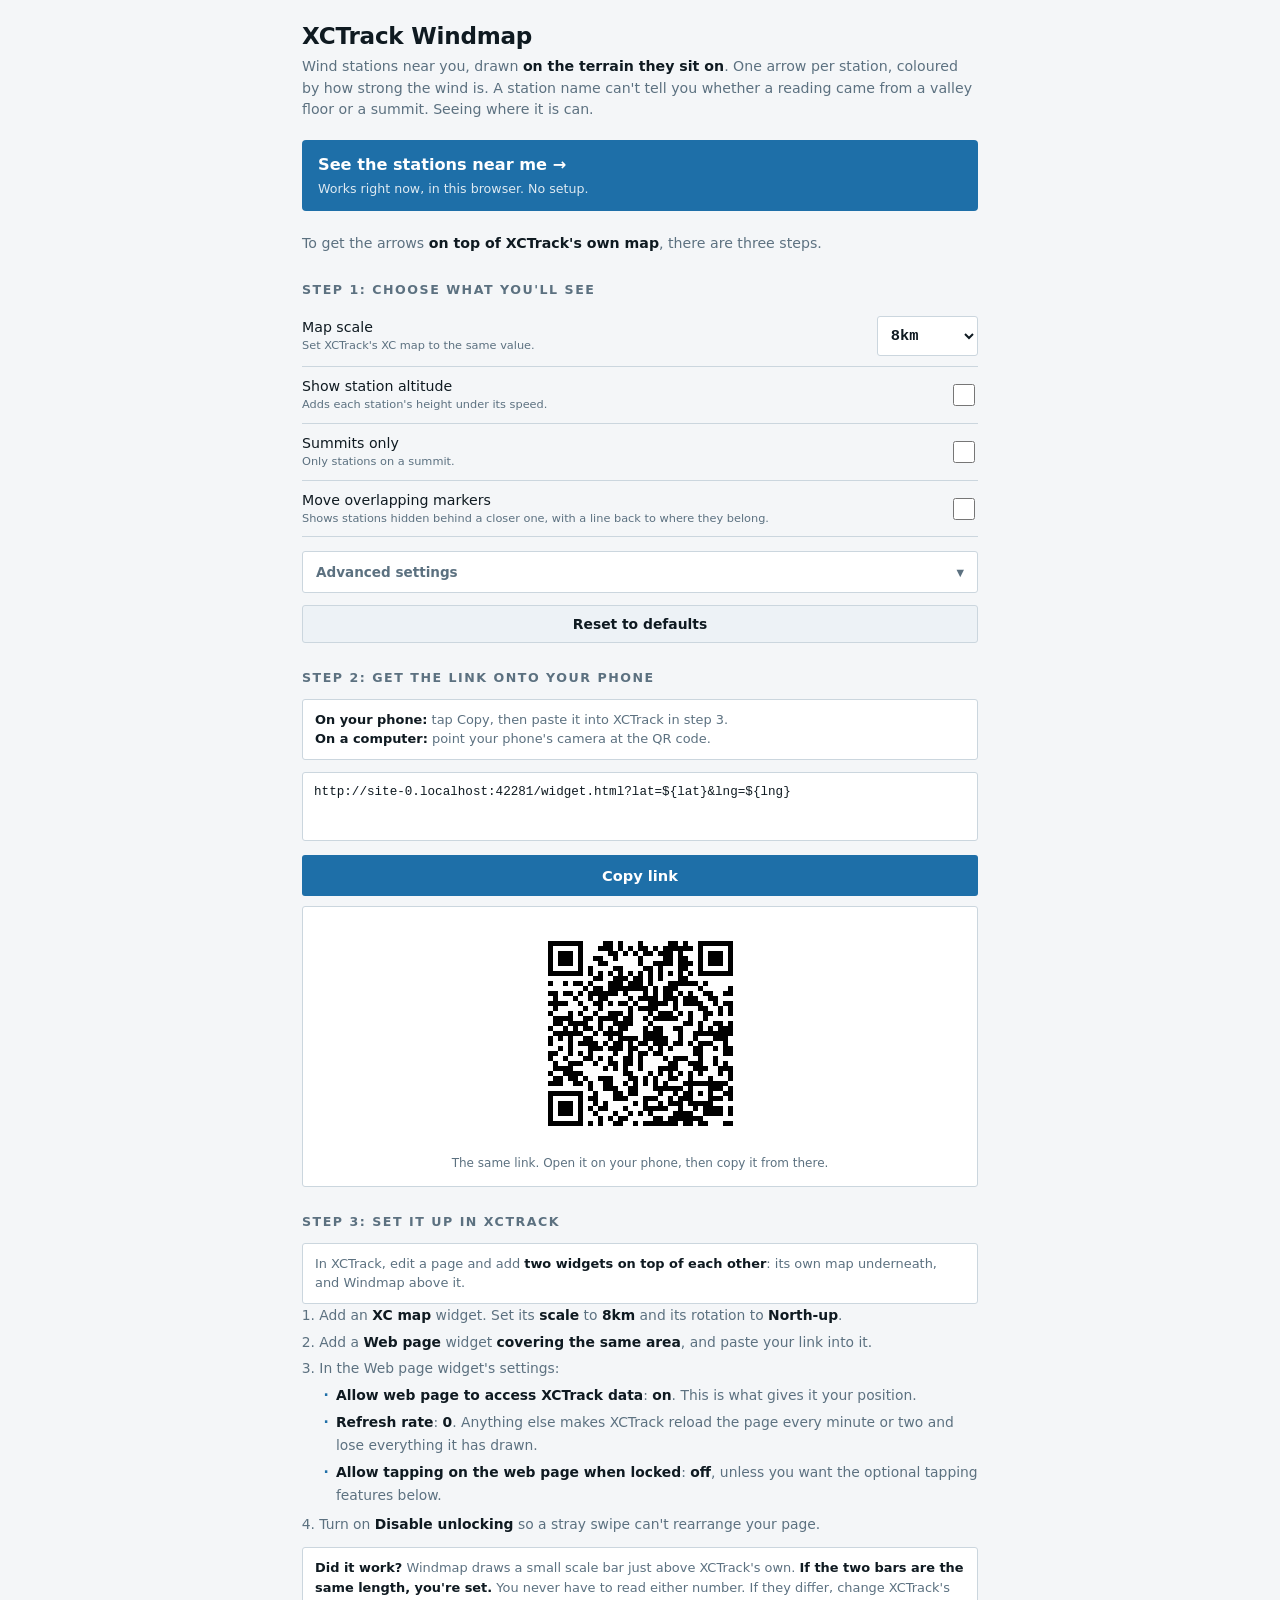
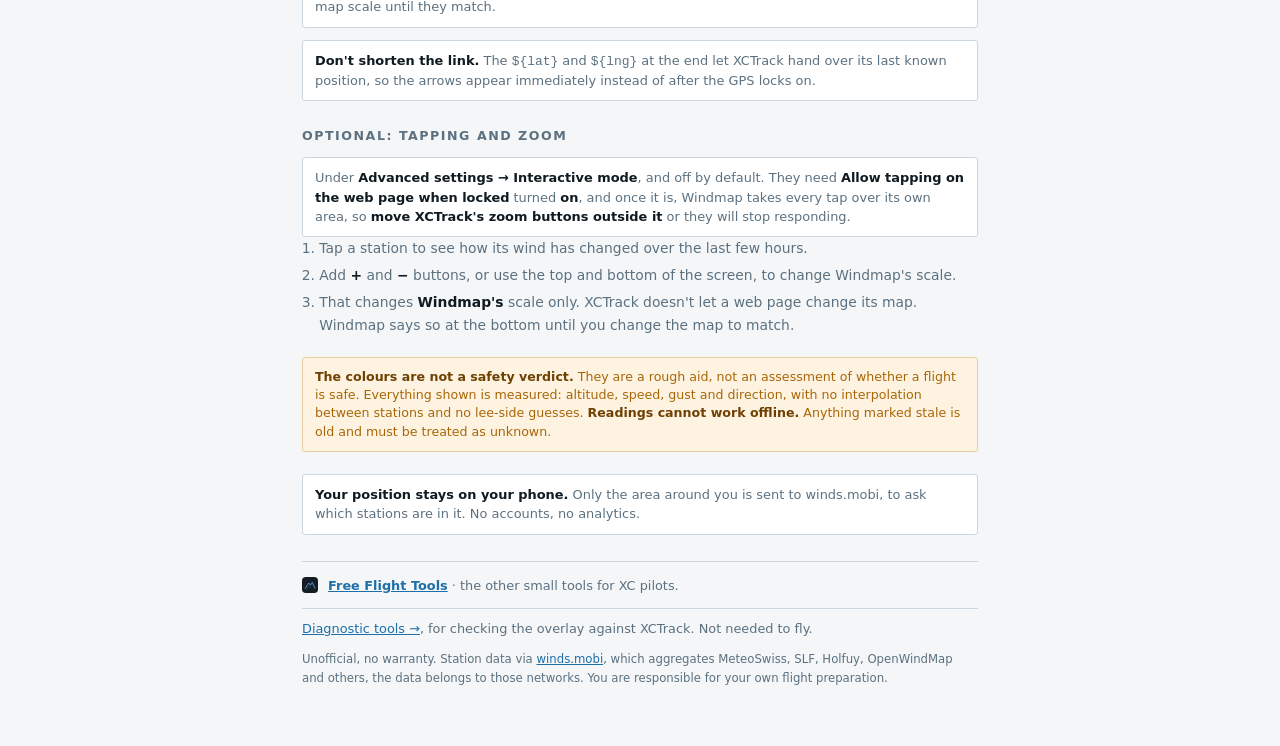
==== index.html @ 11a5f429 "Ship the card as JPEG, and fix the alt text it outgrew Putting a real terrain photograph on the card" ====
<!DOCTYPE html>
<html lang="en">
<head>
<meta charset="utf-8">
<meta name="viewport" content="width=device-width,initial-scale=1,viewport-fit=cover">
<meta name="theme-color" content="#0A1116">
<title>XCTrack Windmap: nearby wind stations on terrain</title>
<link rel="manifest" href="manifest.webmanifest">
<link rel="icon" type="image/svg+xml" href="icon.svg">
<link rel="apple-touch-icon" href="icon-180.png">

<!-- Social preview, see the note in app.html. Regenerate with tools/og-card.html. -->
<meta name="description" content="Wind stations near you, drawn on the terrain they sit on. An XCTrack overlay for paraglider XC pilots.">
<meta property="og:type" content="website">
<meta property="og:site_name" content="Free Flight Tools">
<meta property="og:title" content="XCTrack Windmap: wind stations on the terrain">
<meta property="og:description" content="Speed, gust and direction for every station near you, drawn where they actually are.">
<meta property="og:url" content="https://freeflight-tools.github.io/xctrack-windmap/">
<meta property="og:image" content="https://freeflight-tools.github.io/xctrack-windmap/og-windmap.jpg">
<meta property="og:image:type" content="image/jpeg">
<meta property="og:image:width" content="1200">
<meta property="og:image:height" content="630">
<meta property="og:image:alt" content="The Windmap widget on a phone, wind arrows drawn on the terrain around Interlaken.">
<meta name="twitter:card" content="summary_large_image">

<link rel="stylesheet" href="wg/base.css">
<style>
body{padding:0 0 40px}
.wrap{max-width:calc(640px * var(--scale));margin:0 auto;padding:20px 14px}
h1{margin:0 0 4px;font-size:1.5em;letter-spacing:-.01em}
.sub{margin:0 0 20px;color:var(--dim);font-size:.92em;line-height:1.5}
.sub b{color:var(--fg)}
h2{margin:26px 0 8px;font-size:.82em;letter-spacing:.12em;text-transform:uppercase;color:var(--dim)}

/* The one thing a first-time visitor can do without reading anything. Full
   width and in the accent colour, because everything below it is setup. */
.tryit{display:block;padding:14px 16px;background:var(--chart);border-radius:4px;
  text-decoration:none;color:#fff}
.tryit b{display:block;font-size:1.05em}
.tryit span{display:block;font-size:.82em;opacity:.85;margin-top:3px}


button{font:600 .9em var(--sans);cursor:pointer}
#reset{width:100%;padding:10px;margin-top:12px;background:var(--panel-hi);
  border:1px solid var(--rule);border-radius:3px;color:var(--fg)}
#url{width:100%;padding:11px;margin-top:12px;background:var(--panel);color:var(--fg);
  border:1px solid var(--rule);border-radius:3px;font:400 .82em var(--mono);
  word-break:break-all;resize:none}
#copy{width:100%;padding:12px;margin-top:8px;background:var(--chart);border:0;
  border-radius:3px;color:#fff;font:700 .95em var(--sans)}
/* Dark-on-white in every theme: plenty of scanners refuse an inverted symbol,
   and this exists to be read by a phone camera. */
.qr{margin-top:10px;padding:14px;display:flex;flex-direction:column;align-items:center;
  gap:9px;background:var(--panel);border:1px solid var(--rule);border-radius:3px}
.qr canvas{display:block;border-radius:2px;image-rendering:pixelated}
.qr small{color:var(--dim);font-size:.78em;line-height:1.4;text-align:center}

ol{margin:0;padding-left:1.25em;font-size:.9em;line-height:1.65;color:var(--dim)}
ol b{color:var(--fg)}
ol li{margin-bottom:4px}
/* Settings inside a step: indented, so "turn this on" reads as belonging to
   the widget the step just told you to add. */
ol ul{margin:4px 0 6px;padding-left:1.1em;list-style:none}
ol ul li{position:relative;padding-left:.1em}
ol ul li::before{content:"·";position:absolute;left:-.8em;color:var(--chart);font-weight:700}
.note{margin:12px 0 0;padding:10px 12px;background:var(--panel);border:1px solid var(--rule);
  border-radius:3px;color:var(--dim);font-size:.84em;line-height:1.5}
.note b{color:var(--fg)}
.warn{margin:20px 0 0;padding:10px 12px;background:var(--amber-bg);
  border:1px solid var(--amber-line);border-radius:3px;color:var(--amber);
  font-size:.82em;line-height:1.45}
.warn b{color:var(--amber-str)}
.priv{margin:22px 0 0;padding:10px 12px;background:var(--panel);
  border:1px solid var(--rule);border-radius:3px;
  color:var(--dim);font-size:.84em;line-height:1.5}
.priv b{color:var(--fg)}
footer{margin-top:26px;padding-top:14px;border-top:1px solid var(--rule);
  color:var(--dim);font-size:.76em;line-height:1.6}
footer p{margin:0 0 10px;font-size:1.1em}
/* The way back to the family page, in the footer rather than the header:
   this page protects a single primary action, and a second link at the top
   competes with it. */
.fam{padding-bottom:12px;border-bottom:1px solid var(--rule)}
.fam a{font-weight:600}
/* a plain inline mark on the text baseline. inline-flex on the anchor put
   the link on the icon's baseline instead of the sentence's. */
.fam svg{vertical-align:-.24em;margin-right:6px}
a{color:var(--chart)}
#reset:active{background:var(--panel-hi)}
.tryit:active{filter:brightness(.94)}
#copy:active{filter:brightness(.92)}
@media (hover:hover) and (pointer:fine){
  #reset,#copy,.tryit{transition:background-color .12s,border-color .12s,filter .12s}
  #reset:hover{border-color:var(--chart)}
  #copy:hover,.tryit:hover{filter:brightness(1.08)}
}

/* ── language switcher (GTranslate) ─────────────────────────────────
   Setup page only. Never app.html or widget.html: those are read in the
   air, and a third-party script there would put a network dependency
   inside the offline behaviour.

   Their widget ships its own stylesheet and sets the wrapper position
   inline, so these need !important to land. Class names were read off
   the rendered DOM rather than guessed. Everything here restyles markup
   the script injects, so if the CDN is unreachable nothing appears and
   the page stays exactly as it is in English. */
#gt_float_wrapper{top:12px !important;right:12px !important;z-index:60 !important}
.gt_float_switcher{
  font-family:var(--sans) !important;
  background:var(--panel) !important;
  border:1px solid var(--rule) !important;
  border-radius:4px !important;
  box-shadow:var(--shadow) !important;
  overflow:hidden !important;
  color:var(--fg) !important;
}
.gt_float_switcher .gt-selected{border:0 !important;background:none !important}
.gt_float_switcher .gt-selected .gt-current-lang{
  padding:7px 10px !important;
  font:600 11px/1 var(--mono) !important;
  letter-spacing:.1em;text-transform:uppercase;color:var(--fg) !important;
}
.gt_float_switcher img{width:15px !important;height:15px !important;border-radius:2px}
.gt_float_switcher .gt_options{
  background:var(--panel) !important;border-top:1px solid var(--rule) !important;
}
.gt_float_switcher .gt_options a{
  color:var(--fg) !important;background:var(--panel) !important;
  font:400 13px/1.2 var(--sans) !important;padding:9px 11px !important;
}
.gt_float_switcher .gt_options a:hover{background:var(--panel-hi) !important}
.gt_float_switcher .gt_options a.gt-current{color:var(--chart) !important;font-weight:650 !important}
/* their caret is a dark glyph, so it vanishes on the dark palette */
@media (prefers-color-scheme:dark){
  :root:not([data-theme="light"]) .gt_float_switcher-arrow{filter:invert(1) opacity(.75)}
}
[data-theme="dark"] .gt_float_switcher-arrow{filter:invert(1) opacity(.75)}
</style>
</head>
<body>
<div class="wrap">

  <h1 class="notranslate" translate="no">XCTrack Windmap</h1>
  <!-- The old intro explained what is wrong with other tools before saying what
       this one does. A pilot who has just arrived does not yet care. -->
  <p class="sub">
    Wind stations near you, drawn <b>on the terrain they sit on</b>. One arrow
    per station, coloured by how strong the wind is. A station name can't tell
    you whether a reading came from a valley floor or a summit. Seeing where it
    is can.
  </p>

  <!-- One button, not two. The old pair offered "XCTrack overlay ->" pointing
       straight at widget.html, which in a normal browser is a transparent page
       of arrows floating on nothing - it looks broken, and it is not how anyone
       should get the overlay. The URL box and the QR below are. The list, on
       the other hand, works anywhere and is the only thing that shows a
       stranger what this is in one tap, so it stays and it goes first. -->
  <a class="tryit" id="toapp" href="app.html">
    <b>See the stations near me →</b>
    <span>Works right now, in this browser. No setup.</span>
  </a>

  <p class="sub" style="margin:22px 0 0">
    To get the arrows <b>on top of XCTrack's own map</b>, there are three steps.
  </p>

  <h2>Step 1: choose what you'll see</h2>
  <div id="fields"></div>
  <button type="button" id="reset">Reset to defaults</button>

  <h2>Step 2: get the link onto your phone</h2>
  <p class="note">
    <b>On your phone:</b> tap Copy, then paste it into XCTrack in step 3.<br>
    <b>On a computer:</b> point your phone's camera at the QR code.
  </p>
  <textarea id="url" rows="3" readonly translate="no"></textarea>
  <button id="copy" type="button">Copy link</button>

  <div class="qr">
    <canvas id="qrc" role="img" aria-label="QR code of the overlay URL"></canvas>
    <small>The same link. Open it on your phone, then copy it from there.</small>
  </div>

  <h2>Step 3: set it up in XCTrack</h2>
  <!-- Every item here is a measured XCTrack behaviour, not a preference:

       * refresh rate 0. ${lat}/${lng} substitution makes XCTrack reload the
         whole page on that interval and throw away everything drawn.
       * tapping OFF. With it on the widget swallows every tap over its own
         rectangle, including taps meant for controls underneath it. Measured;
         tools/tap.html, docs/findings.md.
       * North-up: the overlay projects to true north. Nothing reads XCTrack's
         rotation, so a rotated map would put every arrow in the wrong place.

       Wording rule for this list: one instruction per line, the setting named
       exactly as XCTrack names it, and the consequence only where getting it
       wrong is silent. A pilot doing this on a phone will not read prose. -->
  <p class="note">
    In XCTrack, edit a page and add <b>two widgets on top of each other</b>: its
    own map underneath, and Windmap above it.
  </p>
  <ol>
    <li>Add an <b>XC map</b> widget. Set its <b>scale</b> to <b id="stepScale">the
      value you chose above</b> and its rotation to <b>North-up</b>.</li>
    <li>Add a <b>Web page</b> widget <b>covering the same area</b>, and paste your
      link into it.</li>
    <li>In the Web page widget's settings:
      <ul>
        <li><b>Allow web page to access XCTrack data</b>: <b>on</b>. This is what
          gives it your position.</li>
        <li><b>Refresh rate</b>: <b>0</b>. Anything else makes XCTrack reload the
          page every minute or two and lose everything it has drawn.</li>
        <li><b>Allow tapping on the web page when locked</b>: <b>off</b>, unless
          you want the optional tapping features below.</li>
      </ul>
    </li>
    <li>Turn on <b>Disable unlocking</b> so a stray swipe can't rearrange your
      page.</li>
  </ol>

  <!-- WHY a ground scale rather than a zoom step: XCTrack's map resolution is
       fixed in DEVICE pixels, so one ladder step is 8km on a dpr-3 phone and
       6km on a Pixel 9a. A launcher on a laptop cannot know which step to
       name; the overlay resolves the scale on the device. Measured with
       tools/ruler.html, docs/findings.md 2026-08-11. -->
  <p class="note">
    <b>Did it work?</b> Windmap draws a small scale bar just above XCTrack's
    own. <b>If the two bars are the same length, you're set.</b> You never have
    to read either number. If they differ, change XCTrack's map scale until they
    match.
  </p>

  <!-- getLocation() returns nothing at all until the GPS has a fix, which is
       exactly when a pilot is standing at launch looking at the widget. The
       placeholders are XCTrack's last known position and cover that gap. An
       unsubstituted "${lat}" arrives as a literal and is ignored, not parsed. -->
  <p class="note">
    <b>Don't shorten the link.</b> The <code translate="no">${lat}</code> and <code translate="no">${lng}</code>
    at the end let XCTrack hand over its last known position, so the arrows
    appear immediately instead of after the GPS locks on.
  </p>

  <h2>Optional: tapping and zoom</h2>
  <p class="note">
    Under <b>Advanced settings → Interactive mode</b>, and off by default. They
    need <b>Allow tapping on the web page when locked</b> turned <b>on</b>, and
    once it is, Windmap takes every tap over its own area, so <b>move
    XCTrack's zoom buttons outside it</b> or they will stop responding.
  </p>
  <ol>
    <li>Tap a station to see how its wind has changed over the last few hours.</li>
    <li>Add <b>+</b> and <b>−</b> buttons, or use the top and bottom of the
      screen, to change Windmap's scale.</li>
    <li>That changes <b>Windmap's</b> scale only. XCTrack doesn't let a web
      page change its map. Windmap says so at the bottom until you change the
      map to match.</li>
  </ol>

  <!-- The colour scale's middle - green/yellow/orange/red - is a hue-only
       cluster, invisible to a significant fraction of male pilots, and yellow
       is lighter than green so there is no luminance ramp to fall back on
       either. The printed number is the fallback, which is why it stays
       visible at every marker size. See AGENTS.md. -->
  <p class="warn">
    <b>The colours are not a safety verdict.</b> They are a rough aid, not an
    assessment of whether a flight is safe. Everything shown is measured: altitude,
    speed, gust and direction, with no interpolation between stations and no
    lee-side guesses. <b>Readings cannot work offline.</b> Anything marked
    stale is old and must be treated as unknown.
  </p>

  <!-- One sentence, above the legal line rather than inside it: a pilot asked
       for GPS on first launch wants this answered, and burying it in the
       disclaimer reads as though it were also a liability caveat. -->
  <p class="priv"><b>Your position stays on your phone.</b> Only the area around
    you is sent to winds.mobi, to ask which stations are in it. No accounts, no
    analytics.</p>

  <footer>
    <!-- The mark sits OUTSIDE the anchor: inside it, text-decoration draws
         through the icon, and an inline-flex anchor takes its baseline from
         its first item, so the link no longer sat on the same line as the
         sentence after it. `translate="no"` because it is a name: GTranslate
         turned it into "Kostenlose Flugtools" in German. -->
    <p class="fam">
      <svg width="16" height="16" viewBox="0 0 64 64" aria-hidden="true">
        <rect width="64" height="64" rx="15" fill="#161C23"/>
        <g fill="none" stroke="#5EA8F0" stroke-linecap="round" stroke-linejoin="round">
          <path d="M13 45 L27 24 L34 33 L41 22 L52 45" stroke-width="3.4"/>
          <path d="M17 51 L27 36 L34 45" stroke-width="2" opacity=".5"/>
        </g>
      </svg>
      <a class="notranslate" translate="no"
         href="https://freeflight-tools.github.io/">Free Flight Tools</a>
      &middot; the other small tools for XC pilots.
    </p>

    <p><a href="tools.html">Diagnostic tools →</a>, for checking the overlay
      against XCTrack. Not needed to fly.</p>

    Unofficial, no warranty. Station data via <a href="https://winds.mobi">winds.mobi</a>,
    which aggregates MeteoSwiss, SLF, Holfuy, OpenWindMap and others, the data
    belongs to those networks. You are responsible for your own flight preparation.
  </footer>

</div>

<script src="wg/core.js"></script>
<script src="wg/qr.js"></script>
<script src="wg/fields.js"></script>
<script src="wg/offline.js"></script>
<script>
"use strict";

/* Stored settings first, then the URL on top, so the launcher opens on
   whatever this device last chose and a shared link still wins. */
WG.initConfig(location.search, { store: true });
/* The laptop's own density says nothing about the pilot's phone, so the
   launcher labels for the reference device unless told otherwise. Pairing is
   by BAR LENGTH, not by these labels, precisely because they cannot be known
   from here. */
WG.setDpr(WG.getConfig().dpr || WG.DPR_REF);
WG.applyTheme();

var urlBox = document.getElementById("url");
var qrCanvas = document.getElementById("qrc");

function drawQr(url){
  var r = WG.qr(url);
  if (!r){ qrCanvas.hidden = true; return; }      /* longer than version 10 holds */
  qrCanvas.hidden = false;

  var quiet = 4, n = r.size + quiet * 2;
  var scale = Math.max(3, Math.floor(260 / n));
  qrCanvas.width = qrCanvas.height = n * scale;
  qrCanvas.style.width = qrCanvas.style.height = (n * scale) + "px";

  var g = qrCanvas.getContext("2d");
  g.fillStyle = "#fff";
  g.fillRect(0, 0, n * scale, n * scale);         /* the quiet zone is part of it */
  g.fillStyle = "#000";
  for (var y = 0; y < r.size; y++)
    for (var x = 0; x < r.size; x++)
      if (r.modules[y][x])
        g.fillRect((x + quiet) * scale, (y + quiet) * scale, scale, scale);
}

function refreshLinks(){
  var w = WG.buildUrl("widget.html", { placeholders: true });
  document.getElementById("toapp").href = WG.buildUrl("app.html");
  urlBox.value = new URL(w, location.href).href;
  drawQr(urlBox.value);

  /* Step 3 names the number the pilot actually chose, so they are not asked to
     remember it while scrolling. It is the SCALE, not a ladder step. That is
     what XCTrack's own list shows, and it is the same on any phone. */
  document.getElementById("stepScale").textContent =
    WG.fmtScale(WG.getConfig().scale);
}

/* Generated from WG.SPEC. Nothing is skipped here except URL-only rows,
   because this is where overlay URLs get built. Two rows show up front and
   the other seventeen sit in the accordion, grouped; #advanced opens it, so
   a note or a bug report can point straight at a setting. */
var fields = WG.fields(document.getElementById("fields"), {
  onChange: refreshLinks,
  advOpen: location.hash === "#advanced"
});

document.getElementById("reset").addEventListener("click", function(){
  WG.resetConfig();
  WG.applyTheme();
  fields.reload();
  refreshLinks();
});

document.getElementById("copy").addEventListener("click", function(){
  var btn = this;
  var done = function(){
    btn.textContent = "Copied";
    setTimeout(function(){ btn.textContent = "Copy overlay URL"; }, 1600);
  };
  if (navigator.clipboard && navigator.clipboard.writeText){
    navigator.clipboard.writeText(urlBox.value).then(done, function(){ urlBox.select(); });
  } else {
    urlBox.select();
    try { document.execCommand("copy"); done(); } catch(e){}
  }
});

refreshLinks();
</script>

<!-- ══ AUTOMATIC TRANSLATION ═══════════════════════════════════════════
     GTranslate, on this setup page and the hub ONLY. Never app.html or
     widget.html: those are read in the air, and HX Call in particular
     exists to work with no data connection, so a third-party script would
     put a network dependency inside that guarantee. Aviation English is
     also the right register for the readings themselves.

     At the end of <body> and `defer`red, so it cannot block the first
     paint. If the CDN is unreachable the switcher never appears and the
     page stays fully readable in English.
     ═══════════════════════════════════════════════════════════════════ -->
<div class="gtranslate_wrapper"></div>
<script>window.gtranslateSettings = {"default_language":"en","native_language_names":true,"detect_browser_language":true,"languages":["en","de","fr","it","es"],"wrapper_selector":".gtranslate_wrapper","switcher_horizontal_position":"right","switcher_vertical_position":"top","float_switcher_open_direction":"bottom"}</script>
<script src="https://cdn.gtranslate.net/widgets/latest/float.js" defer></script>

</body>
</html>
---- wg/base.css ----
/* ══════════════════════════════════════════════════════════════════════
   wg/base.css, shared tokens and primitives. Page layout stays inline.

   Theme: light by default, dark when the phone asks for it, and forced
   either way by <html data-theme="dark|light">, which WG.applyTheme() sets
   from ?theme=. The dark media block is guarded by :not([data-theme=light])
   so an explicit light choice still wins on a dark phone.

   --scale comes from ?size= (0-100 -> 1.0-2.0).

   NOT loaded by widget.html. That page's <body> must stay unpainted.
   XCTrack renders white or absent as transparent, which is what lets the
   overlay float over its map, so it carries its own few rules instead.
   ═══════════════════════════════════════════════════════════════════ */

:root{
  --scale:1;

  /* light */
  --ink:#F4F6F8;
  --panel:#FFFFFF;
  --panel-hi:#EDF2F6;
  --rule:#CBD6DE;
  --fg:#0F1A21;
  --dim:#5C7180;
  --chart:#1E6FA8;
  --amber:#A96608;
  /* Emphasis INSIDE an amber panel. It has to move with the theme: the page
     hardcoded a dark-theme tint, which put the safety warning's bold text at
     roughly no contrast on the light background, the emphasised words were
     the least legible ones in the box. */
  --amber-str:#6E4103;
  --red:#B3271C;
  --green:#22794B;
  --amber-bg:#FDF3E0;
  --amber-line:#E8CFA0;
  --stale-bg:#FCEDEA;
  --warn-line:#E8CFA0;
  --shadow:0 1px 2px rgba(15,26,33,.10);

  --mono:ui-monospace,"Roboto Mono",monospace;
  --sans:system-ui,-apple-system,"Segoe UI",Roboto,sans-serif;
}

@media (prefers-color-scheme: dark){
  :root:not([data-theme="light"]){
    --ink:#0A1116;
    --panel:#151F27;
    --panel-hi:#1D2B36;
    --rule:#2A3B48;
    --fg:#E8F0F5;
    --dim:#7B909F;
    --chart:#54A6DC;
    --amber:#E9A33C;
    --amber-str:#F6D9A8;
    --red:#D6483C;
    --green:#4FB477;
    --amber-bg:#241A0B;
    --amber-line:#3D2C10;
    --stale-bg:#20161A;
    --warn-line:#5A4520;
    --shadow:none;
  }
}

[data-theme="dark"]{
  --ink:#0A1116;
  --panel:#151F27;
  --panel-hi:#1D2B36;
  --rule:#2A3B48;
  --fg:#E8F0F5;
  --dim:#7B909F;
  --chart:#54A6DC;
  --amber:#E9A33C;
  --amber-str:#F6D9A8;
  --red:#D6483C;
  --green:#4FB477;
  --amber-bg:#241A0B;
  --amber-line:#3D2C10;
  --stale-bg:#20161A;
  --warn-line:#5A4520;
  --shadow:none;
}

*{box-sizing:border-box;-webkit-tap-highlight-color:transparent}

/* Pages hide elements with the `hidden` property, which the browser applies
   as a low-priority [hidden]{display:none}. Any author rule setting `display`
   silently outranks it and the element stays visible. Restate it so `hidden`
   always wins. */
[hidden]{display:none !important}

html,body{
  margin:0;
  color:var(--fg);
  font:400 calc(14px * var(--scale))/1.4 var(--sans);
}
body{background:var(--ink)}

a{color:var(--chart)}
button,summary{cursor:pointer}

/* ── SPEC-driven settings rows, rendered by wg/fields.js ───────────── */
.field{display:flex;align-items:center;gap:10px;padding:10px 0;
  border-bottom:1px solid var(--rule)}
.field label{flex:1;min-width:0;font-size:.92em}
.field label small{display:block;color:var(--dim);font-size:.8em;line-height:1.4}
.field input[type=number],.field select{
  width:calc(92px * var(--scale));padding:9px;background:var(--panel);color:var(--fg);
  border:1px solid var(--rule);border-radius:3px;
  font:600 1em var(--mono);text-align:right;
}
/* Enums size to their longest option. A fixed 92px clipped "bottom-right" to
   "bottom-", which reads as a different setting. Capped so a long option can
   never crowd the label off a narrow phone. */
.field select{text-align:left;width:auto;min-width:calc(92px * var(--scale));max-width:45%}
.field input[type=checkbox]{width:22px;height:22px;flex:none;accent-color:var(--chart)}

/* ── the Advanced accordion, also from wg/fields.js ─────────────────────
   Everything a pilot does not need before their first flight lives in here,
   grouped by heading. The summary is a full-width tap target because on a
   phone in gloves a text-sized one is not one. */
.adv{margin-top:14px;border:1px solid var(--rule);border-radius:3px;
  background:var(--panel)}
.adv > summary{list-style:none;display:flex;align-items:center;gap:8px;
  padding:12px 13px;font:600 .88em var(--sans);color:var(--dim)}
.adv > summary::-webkit-details-marker{display:none}
.adv > summary::after{content:"▼";margin-left:auto;font-size:.72em}
.adv[open] > summary::after{content:"▲"}
.adv[open] > summary{border-bottom:1px solid var(--rule);color:var(--fg)}
/* The rows keep their own rules; the padding lives here so a group heading
   and its fields share one gutter. */
.adv > .field,.adv > .grp{margin-left:13px;margin-right:13px}
.adv > .field:last-child{border-bottom:0}
.grp{margin:16px 0 0;font:600 .74em var(--sans);letter-spacing:.12em;
  text-transform:uppercase;color:var(--dim)}
/* No double rule where a heading follows the last row of the group above. */
.grp + .field{border-top:0}

/* ── small primitives used by both pages ──────────────────────────── */
.tag{padding:2px 5px;border:1px solid var(--rule);border-radius:2px;
  font-family:var(--mono);font-size:.72em;color:var(--dim);white-space:nowrap}
.tag.fresh{color:var(--green);border-color:currentColor}
.tag.warn{color:var(--amber);border-color:currentColor}
.tag.stale{color:var(--red);border-color:currentColor}

:focus-visible{outline:2px solid var(--chart);outline-offset:2px}

/* Hover is gated behind a fine pointer. On a touch screen :hover fires on tap
   and sticks until something else is tapped, leaving a control lit long after
   use. :active is never gated. The tap-highlight reset above removes the
   platform's own press feedback, so it is the only confirmation a finger gets. */
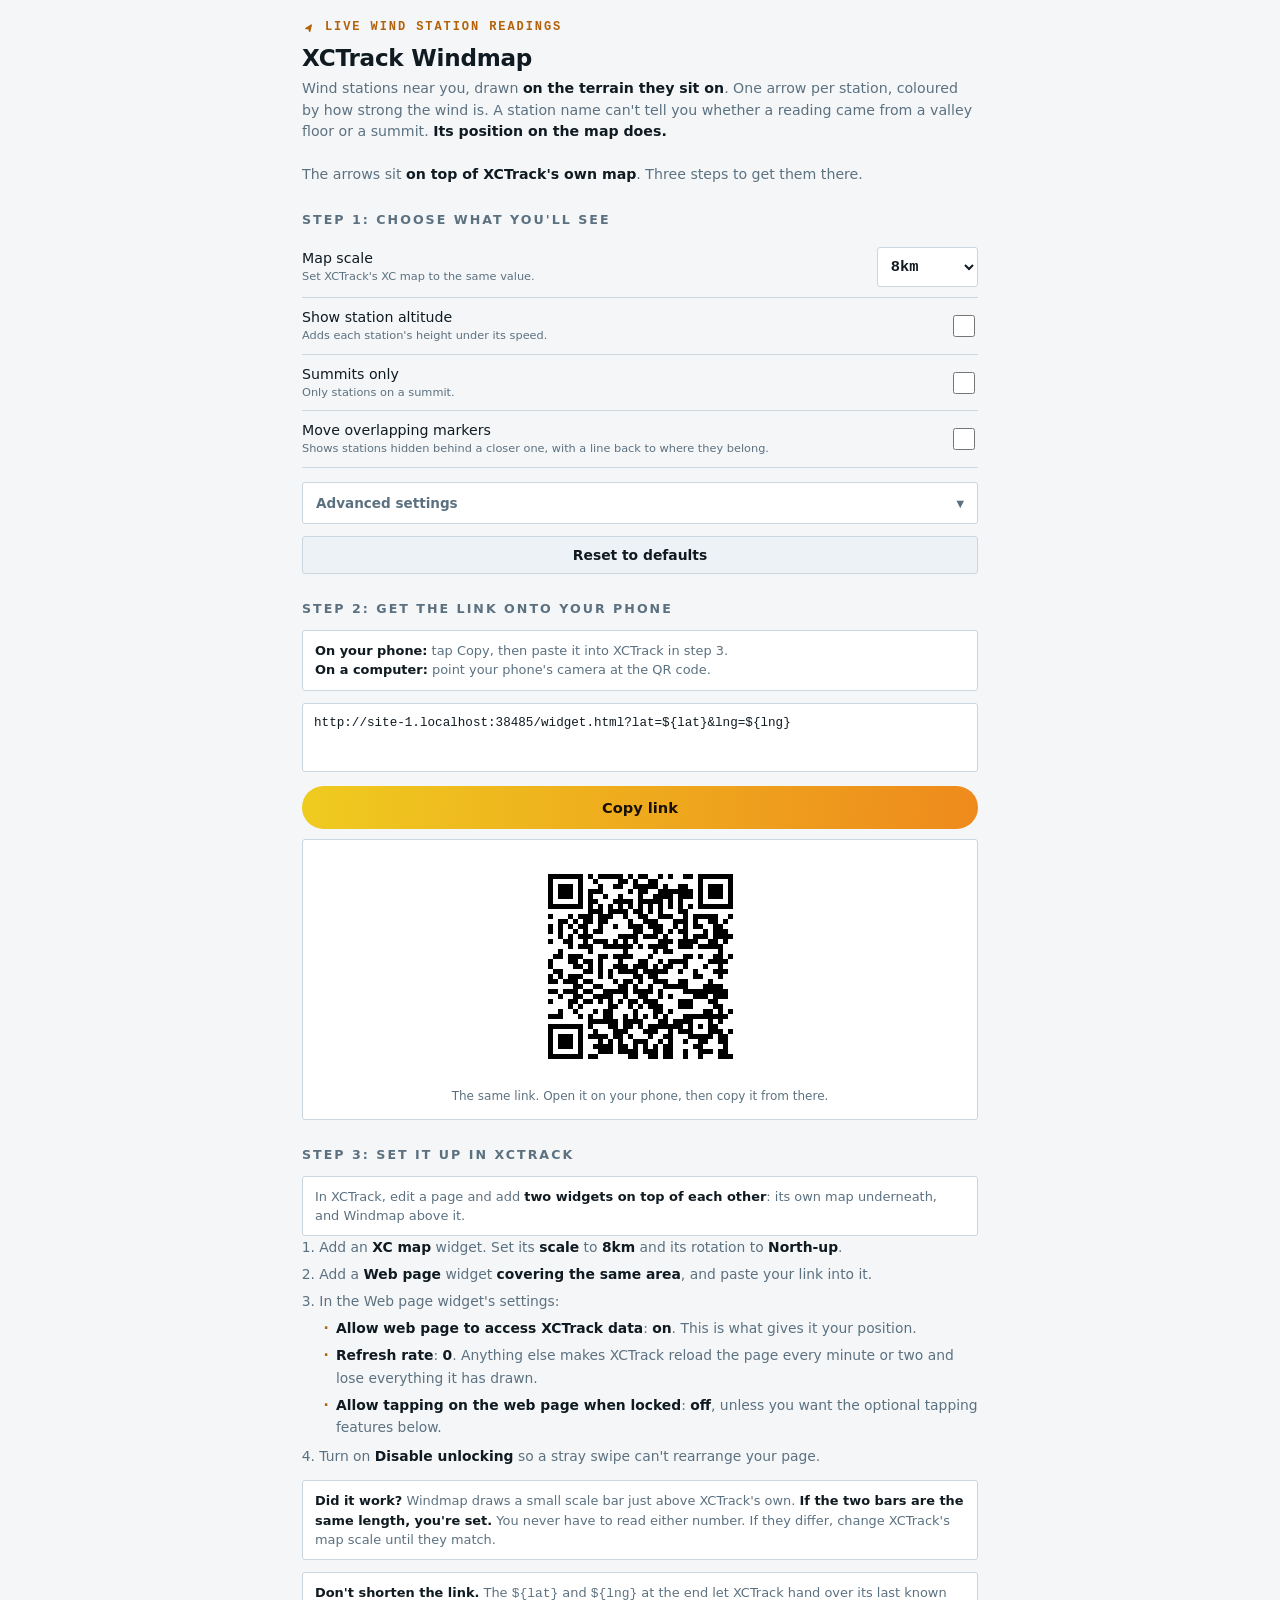
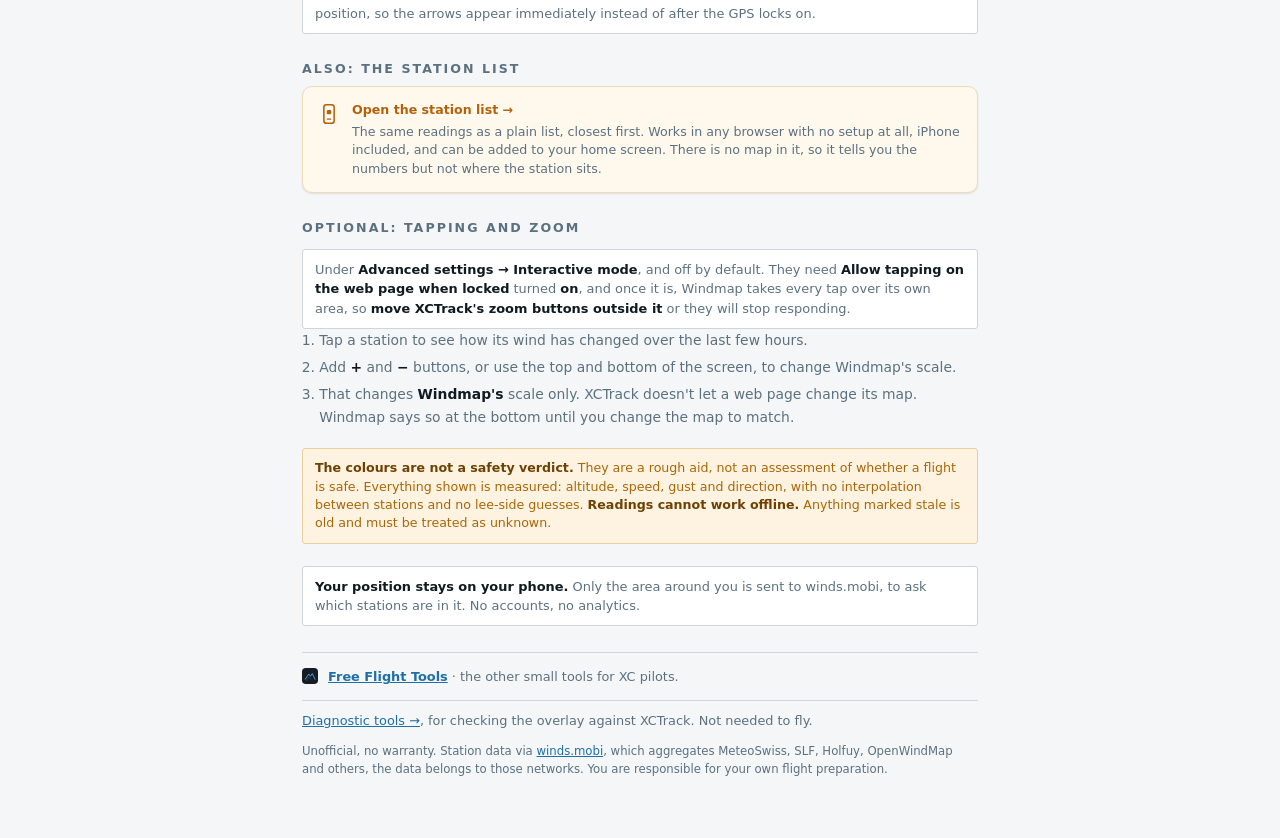
==== commit fdda2da9: "Give the setup page the family's look, and stop opening on the list The setup page and the family pa" ====
--- a/index.html
+++ b/index.html
@@ -30,14 +30,59 @@
 h1{margin:0 0 4px;font-size:1.5em;letter-spacing:-.01em}
 .sub{margin:0 0 20px;color:var(--dim);font-size:.92em;line-height:1.5}
 .sub b{color:var(--fg)}
-h2{margin:26px 0 8px;font-size:.82em;letter-spacing:.12em;text-transform:uppercase;color:var(--dim)}
-
-/* The one thing a first-time visitor can do without reading anything. Full
-   width and in the accent colour, because everything below it is setup. */
-.tryit{display:block;padding:14px 16px;background:var(--chart);border-radius:4px;
-  text-decoration:none;color:#fff}
-.tryit b{display:block;font-size:1.05em}
-.tryit span{display:block;font-size:.82em;opacity:.85;margin-top:3px}
+h2{margin:26px 0 8px;font-size:.82em;letter-spacing:.16em;text-transform:uppercase;color:var(--dim)}
+
+/* ── family styling ──────────────────────────────────────────────────
+   Follows freeflight-tools.github.io, where each tool owns one colour and
+   the band is where that colour lives: Windmap the amber of its own arrow,
+   HX Call the blue of its handset. Here it is the kicker above the title
+   and the two actions the page exists for, and nothing else.
+
+   What deliberately stays blue: body links, exactly as they do on the
+   family page's amber band, and the settings checkboxes, because an amber
+   tick in a form row reads as a warning rather than as a brand.
+
+   Declared on bare :root FIRST and then again in both dark blocks, so no
+   colour has its only definition inside a media query. Same rule base.css
+   follows. */
+:root{--accent:#B4620A;--wash:#FFF8ED;--wash-line:#EFDCBB}
+@media (prefers-color-scheme:dark){:root:not([data-theme="light"]){
+  --accent:#F0A24A;--wash:#171208;--wash-line:#3D2C10}}
+[data-theme="dark"]{--accent:#F0A24A;--wash:#171208;--wash-line:#3D2C10}
+
+/* The kicker from the family page's tool bands, with the same arrow glyph.
+   `em`-based rather than the family page's fixed 11px, so it still follows
+   ?size= like the rest of this page. */
+.eyebrow{margin:0 0 7px;display:flex;align-items:center;gap:8px;
+  font:600 .78em/1 var(--mono);letter-spacing:.16em;text-transform:uppercase;
+  color:var(--accent)}
+.eyebrow svg{flex:none}
+/* The GTranslate switcher is position:fixed at top:12px right:12px, and the
+   kicker is now the first line on the page. The kicker runs ~254px and the
+   switcher's left edge is at width-84 with "EN" (wider in a language with a
+   longer native name), so the two collide below ~372px. Start the page under
+   the switcher there rather than beside it: a wrapped two-line kicker in
+   letterspaced uppercase looks far worse than 32px of space, and if the CDN
+   is unreachable the only cost is that space. */
+@media (max-width:380px){ .wrap{padding-top:52px} }
+
+/* ── the other thing you can open ─────────────────────────────────────
+   A CARD, not a stadium. The stadium marks the one action a page exists
+   for, and on this page that is Copy link: everything here is in service
+   of getting the overlay onto XCTrack. The list is a second product, so
+   it gets a card that says what it is and what it is not.
+
+   Identical component on the HX Call setup page. It carries the tool's own
+   wash rather than the neutral panel every other box on the page uses, so
+   the one thing here that OPENS something does not read as another note.
+   The wash is the tool's band colour from the family page. */
+.pick{display:grid;gap:10px;margin:0}
+.pick a{display:flex;gap:12px;align-items:flex-start;padding:14px 15px;
+  background:var(--wash);border:1px solid var(--wash-line);border-radius:10px;
+  text-decoration:none;color:var(--fg);box-shadow:var(--shadow)}
+.pick svg{flex:none;color:var(--accent);margin-top:2px}
+.pick b{display:block;font-size:1em;margin-bottom:4px;color:var(--accent)}
+.pick span{display:block;font-size:.82em;color:var(--dim);line-height:1.45}
 
 
 button{font:600 .9em var(--sans);cursor:pointer}
@@ -46,8 +91,16 @@
 #url{width:100%;padding:11px;margin-top:12px;background:var(--panel);color:var(--fg);
   border:1px solid var(--rule);border-radius:3px;font:400 .82em var(--mono);
   word-break:break-all;resize:none}
-#copy{width:100%;padding:12px;margin-top:8px;background:var(--chart);border:0;
-  border-radius:3px;color:#fff;font:700 .95em var(--sans)}
+/* THE action this page exists for, and the only stadium on it: the family
+   page uses that shape for the single action per band. Full width rather
+   than the family page's inline pill, because this is tapped on a phone.
+   The gradient and its near-black text are fixed in both themes, exactly as
+   on the family page: amber this saturated carries dark text in either
+   palette, so there is nothing to swap. `#reset` stays a neutral panel
+   button, since it undoes work rather than advancing it. */
+#copy{width:100%;padding:13px;margin-top:8px;border:0;border-radius:999px;
+  background:linear-gradient(96deg,#EFCB1F,#EE8A1C);
+  color:#181104;font:700 .95em var(--sans)}
 /* Dark-on-white in every theme: plenty of scanners refuse an inverted symbol,
    and this exists to be read by a phone camera. */
 .qr{margin-top:10px;padding:14px;display:flex;flex-direction:column;align-items:center;
@@ -62,7 +115,7 @@
    the widget the step just told you to add. */
 ol ul{margin:4px 0 6px;padding-left:1.1em;list-style:none}
 ol ul li{position:relative;padding-left:.1em}
-ol ul li::before{content:"·";position:absolute;left:-.8em;color:var(--chart);font-weight:700}
+ol ul li::before{content:"·";position:absolute;left:-.8em;color:var(--accent);font-weight:700}
 .note{margin:12px 0 0;padding:10px 12px;background:var(--panel);border:1px solid var(--rule);
   border-radius:3px;color:var(--dim);font-size:.84em;line-height:1.5}
 .note b{color:var(--fg)}
@@ -86,14 +139,16 @@
    the link on the icon's baseline instead of the sentence's. */
 .fam svg{vertical-align:-.24em;margin-right:6px}
 a{color:var(--chart)}
-#reset:active{background:var(--panel-hi)}
-.tryit:active{filter:brightness(.94)}
+#reset:active,.pick a:active{background:var(--panel-hi)}
 #copy:active{filter:brightness(.92)}
 @media (hover:hover) and (pointer:fine){
-  #reset,#copy,.tryit{transition:background-color .12s,border-color .12s,filter .12s}
-  #reset:hover{border-color:var(--chart)}
-  #copy:hover,.tryit:hover{filter:brightness(1.08)}
-}
+  #reset,#copy,.pick a{transition:background-color .12s,border-color .12s,filter .12s,transform .14s}
+  #reset:hover,.pick a:hover{border-color:var(--accent)}
+  /* the family page's lift, same numbers. Gated behind a fine pointer with
+     everything else here: on a touch screen :hover sticks after a tap. */
+  #copy:hover{filter:brightness(1.06);transform:translateY(-1px)}
+}
+@media (prefers-reduced-motion:reduce){*{transition:none !important;animation:none !important}}
 
 /* ── language switcher (GTranslate) ─────────────────────────────────
    Setup page only. Never app.html or widget.html: those are read in the
@@ -141,29 +196,42 @@
 <body>
 <div class="wrap">
 
+  <!-- The same kicker and the same arrow glyph as this tool's band on the
+       family page, so the two pages read as one product. The wording is the
+       family page's eyebrow verbatim; if one changes, change both. -->
+  <p class="eyebrow">
+    <svg width="15" height="15" viewBox="0 0 64 64" aria-hidden="true">
+      <g transform="translate(32 32) rotate(35)" stroke-linejoin="round" stroke-linecap="round">
+        <path d="M0,-13 L10,13 L0,5.2 L-10,13 Z" fill="currentColor" stroke="currentColor" stroke-width="6"/>
+      </g>
+    </svg>
+    Live wind station readings
+  </p>
   <h1 class="notranslate" translate="no">XCTrack Windmap</h1>
   <!-- The old intro explained what is wrong with other tools before saying what
-       this one does. A pilot who has just arrived does not yet care. -->
+       this one does. A pilot who has just arrived does not yet care.
+
+       The last sentence used to be "Seeing where it is can.", a callback to
+       "can't tell you" two clauses earlier. Read on its own it says nothing,
+       which is how it reads on a phone. -->
   <p class="sub">
     Wind stations near you, drawn <b>on the terrain they sit on</b>. One arrow
     per station, coloured by how strong the wind is. A station name can't tell
-    you whether a reading came from a valley floor or a summit. Seeing where it
-    is can.
-  </p>
-
-  <!-- One button, not two. The old pair offered "XCTrack overlay ->" pointing
-       straight at widget.html, which in a normal browser is a transparent page
-       of arrows floating on nothing - it looks broken, and it is not how anyone
-       should get the overlay. The URL box and the QR below are. The list, on
-       the other hand, works anywhere and is the only thing that shows a
-       stranger what this is in one tap, so it stays and it goes first. -->
-  <a class="tryit" id="toapp" href="app.html">
-    <b>See the stations near me →</b>
-    <span>Works right now, in this browser. No setup.</span>
-  </a>
-
+    you whether a reading came from a valley floor or a summit. <b>Its position
+    on the map does.</b>
+  </p>
+
+  <!-- NO BUTTON AT THE TOP. The widget is the product; the list is the extra,
+       and it now sits in its own card after the setup steps. Sending a first
+       visitor straight to the list made the page's own subject look secondary.
+
+       What still must NOT appear anywhere on this page is a button pointing
+       at widget.html: in a normal browser that is a transparent page of arrows
+       floating on nothing, and it reads as broken. The URL box and the QR are
+       how the overlay gets onto a phone. -->
   <p class="sub" style="margin:22px 0 0">
-    To get the arrows <b>on top of XCTrack's own map</b>, there are three steps.
+    The arrows sit <b>on top of XCTrack's own map</b>. Three steps to get them
+    there.
   </p>
 
   <h2>Step 1: choose what you'll see</h2>
@@ -242,6 +310,34 @@
     appear immediately instead of after the GPS locks on.
   </p>
 
+  <!-- The list, demoted from the top of the page to here. It is a real
+       product and it is the only thing that works with no setup at all, so
+       it keeps a card of its own rather than becoming a footer link. What
+       the card must keep saying is the LIMIT: no map. That is the whole
+       reason it is the extra and the overlay is the point. -->
+  <h2>Also: the station list</h2>
+  <div class="pick">
+    <a id="toapp" href="app.html">
+      <!-- A phone with one app tile on it: this link opens something you can
+           keep, not another page of instructions. Same glyph on the HX Call
+           setup page, in that tool's colour. -->
+      <svg width="22" height="22" viewBox="0 0 64 64" aria-hidden="true">
+        <rect x="17" y="5" width="30" height="54" rx="7.5" fill="none"
+              stroke="currentColor" stroke-width="4.5"/>
+        <rect x="25.5" y="20" width="13" height="13" rx="3.6" fill="currentColor"/>
+        <path d="M27.5 47 h9" fill="none" stroke="currentColor" stroke-width="4"
+              stroke-linecap="round"/>
+      </svg>
+      <span>
+        <b>Open the station list →</b>
+        The same readings as a plain list, closest first. Works in any browser
+        with no setup at all, iPhone included, and can be added to your home
+        screen. There is no map in it, so it tells you the numbers but not where
+        the station sits.
+      </span>
+    </a>
+  </div>
+
   <h2>Optional: tapping and zoom</h2>
   <p class="note">
     Under <b>Advanced settings → Interactive mode</b>, and off by default. They
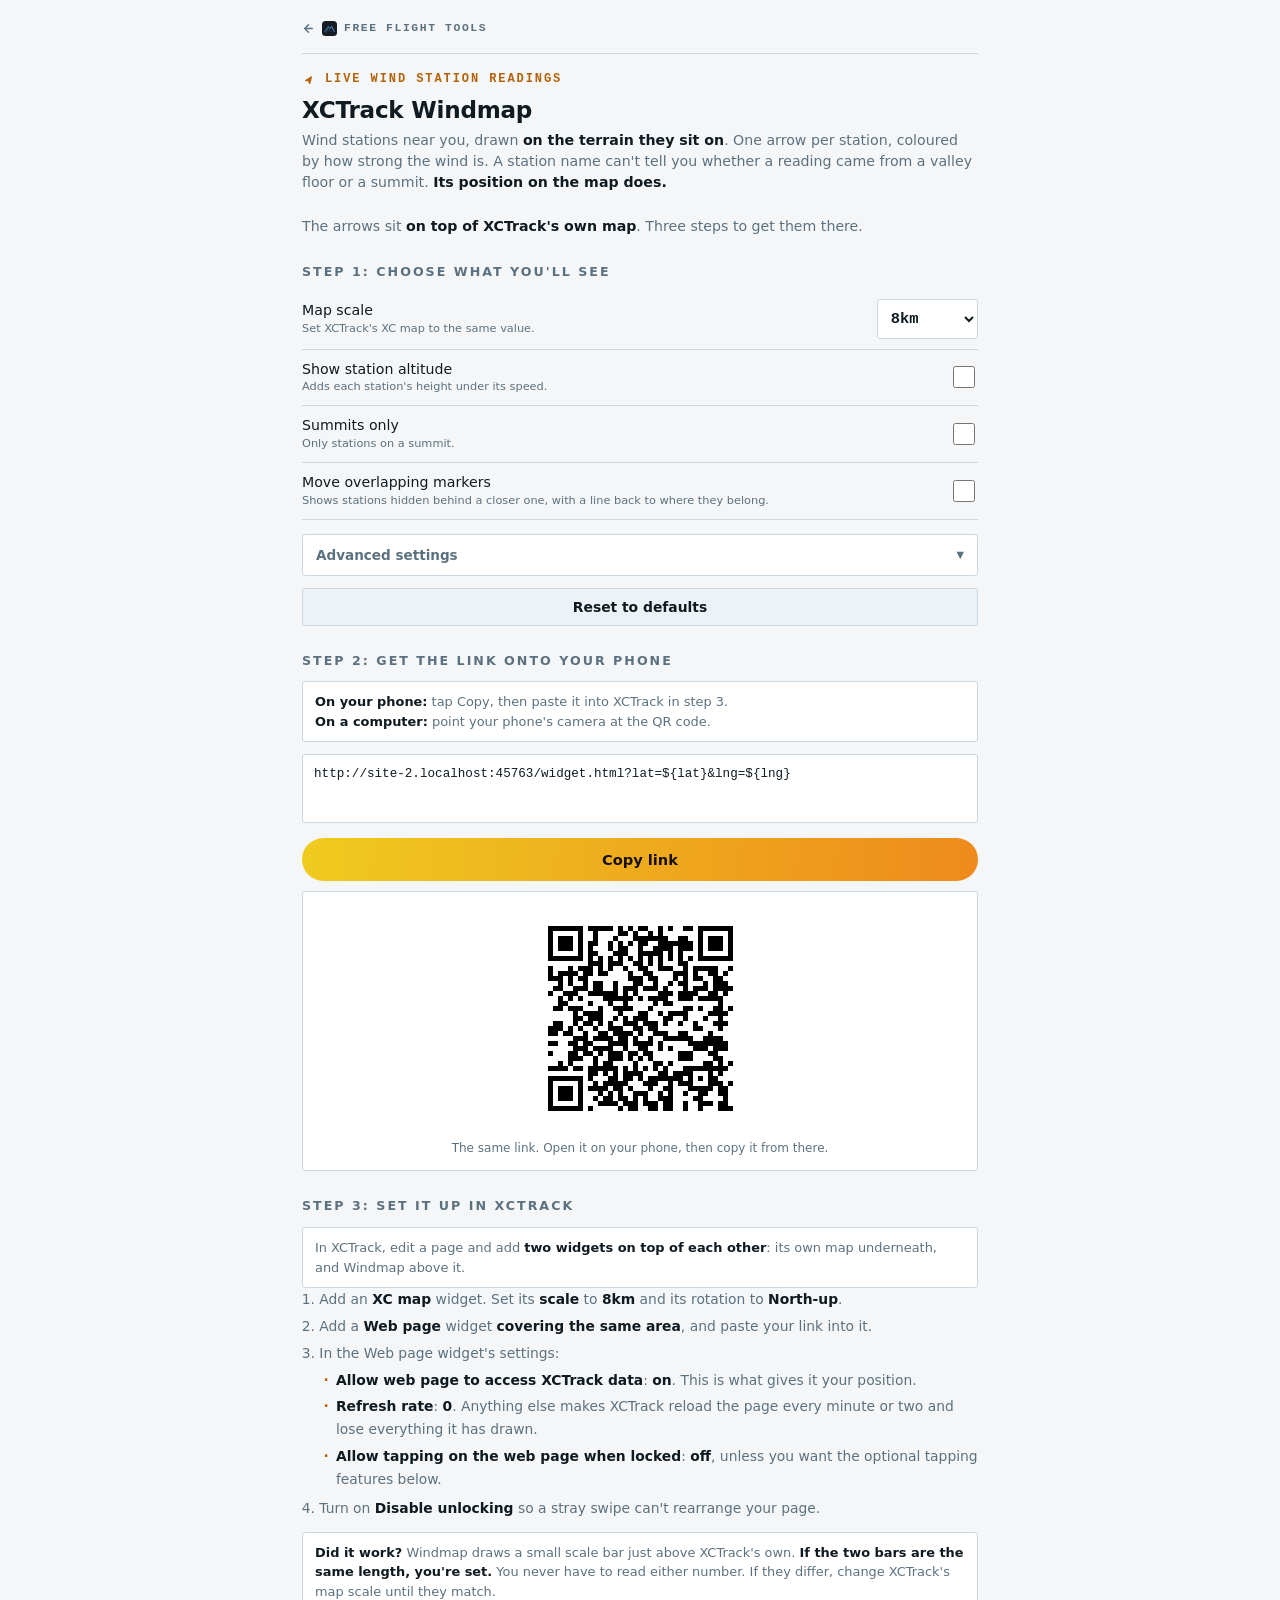
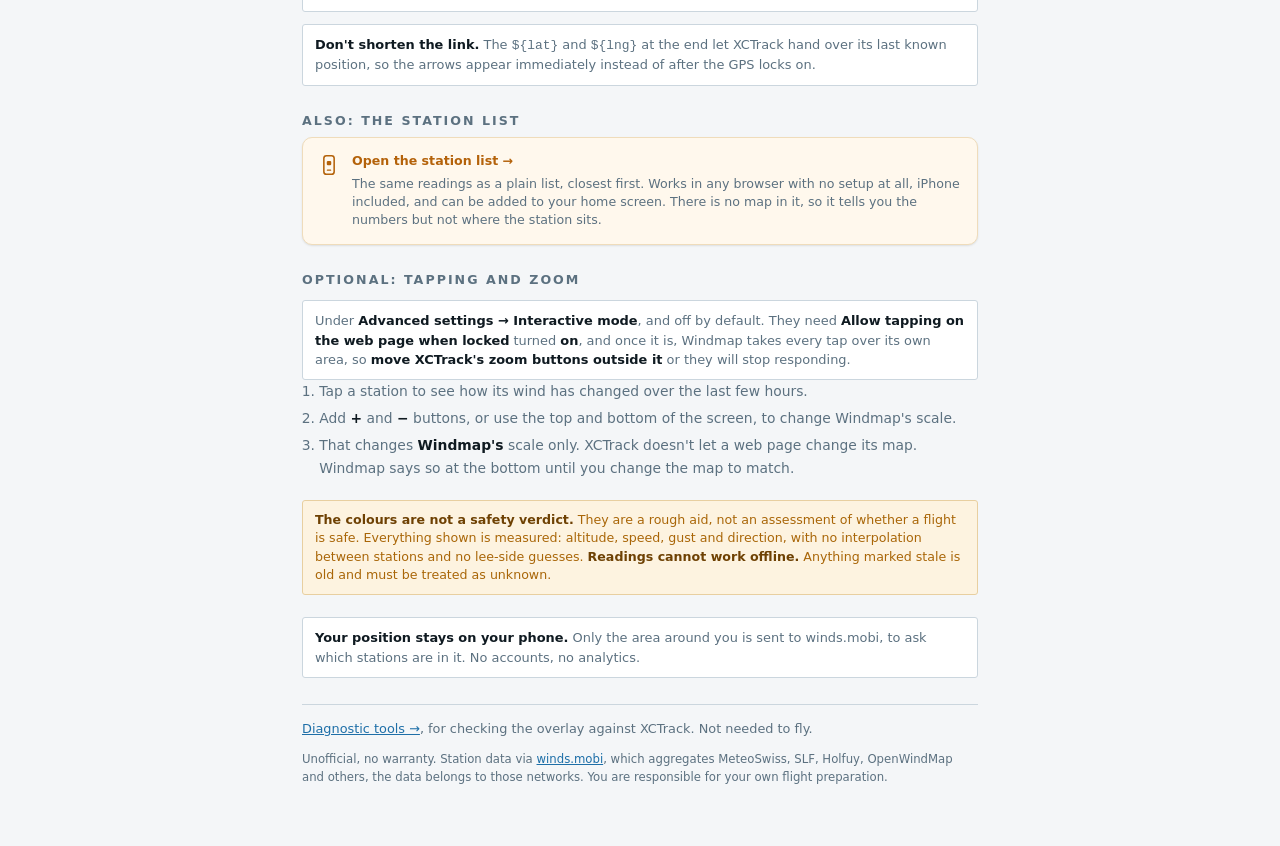
==== commit fb8806ed: "Put the way back to the family page at the top, as a header strip The link lived in the footer becau" ====
--- a/index.html
+++ b/index.html
@@ -49,6 +49,32 @@
 @media (prefers-color-scheme:dark){:root:not([data-theme="light"]){
   --accent:#F0A24A;--wash:#171208;--wash-line:#3D2C10}}
 [data-theme="dark"]{--accent:#F0A24A;--wash:#171208;--wash-line:#3D2C10}
+
+/* ── breadcrumb ───────────────────────────────────────────────────────
+   The way back to the family page, moved up from the footer. It can sit at
+   the top NOW because the page no longer opens on a button: "a second link
+   at the top competes with the single primary action" was the whole reason
+   it was pushed into the footer, and there is no longer a primary action up
+   here to compete with.
+
+   Dim, not accent, and it has to stay that way: the kicker directly below is
+   the accent, and two coloured mono lines stacked read as one confused
+   heading rather than as a trail and a label. Slightly smaller and less
+   tracked than the kicker for the same reason.
+
+   A RULE UNDER IT, not just a margin. It mirrors the one above the footer,
+   so the page is bracketed the same way at both ends, and it makes the
+   breadcrumb a header strip rather than a stray line crowding the kicker.
+   The border is on the wrapper and NOT on the anchor: an `a` set to
+   `display:flex` is block-level, which would stretch the tap target across
+   the whole column and navigate on a tap far to the right of the words.
+   `inline-flex` keeps the target on the words. */
+.top{margin:0 0 18px;padding-bottom:11px;border-bottom:1px solid var(--rule)}
+.crumb{display:inline-flex;align-items:center;gap:7px;
+  font:600 .74em/1 var(--mono);letter-spacing:.14em;text-transform:uppercase;
+  color:var(--dim);text-decoration:none}
+.crumb svg{flex:none}
+@media (hover:hover) and (pointer:fine){ .crumb:hover{color:var(--fg)} }
 
 /* The kicker from the family page's tool bands, with the same arrow glyph.
    `em`-based rather than the family page's fixed 11px, so it still follows
@@ -130,14 +156,6 @@
 footer{margin-top:26px;padding-top:14px;border-top:1px solid var(--rule);
   color:var(--dim);font-size:.76em;line-height:1.6}
 footer p{margin:0 0 10px;font-size:1.1em}
-/* The way back to the family page, in the footer rather than the header:
-   this page protects a single primary action, and a second link at the top
-   competes with it. */
-.fam{padding-bottom:12px;border-bottom:1px solid var(--rule)}
-.fam a{font-weight:600}
-/* a plain inline mark on the text baseline. inline-flex on the anchor put
-   the link on the icon's baseline instead of the sentence's. */
-.fam svg{vertical-align:-.24em;margin-right:6px}
 a{color:var(--chart)}
 #reset:active,.pick a:active{background:var(--panel-hi)}
 #copy:active{filter:brightness(.92)}
@@ -195,6 +213,29 @@
 </head>
 <body>
 <div class="wrap">
+
+  <!-- Breadcrumb. The mark sits INSIDE the anchor here, unlike the footer
+       version it replaces: that one had to keep the icon outside because
+       text-decoration drew straight through it and an inline-flex anchor
+       took its baseline from its first item. Neither applies to a flex row
+       with no underline. `translate="no"` because it is a name, and
+       GTranslate turned it into "Kostenlose Flugtools" in German. -->
+  <div class="top">
+    <a class="crumb notranslate" translate="no" href="https://freeflight-tools.github.io/">
+    <svg width="13" height="13" viewBox="0 0 24 24" fill="none" stroke="currentColor"
+         stroke-width="2.6" stroke-linecap="round" stroke-linejoin="round" aria-hidden="true">
+      <path d="M19 12H6M12 5l-7 7 7 7"/>
+    </svg>
+    <svg width="15" height="15" viewBox="0 0 64 64" aria-hidden="true">
+      <rect width="64" height="64" rx="15" fill="#161C23"/>
+      <g fill="none" stroke="#5EA8F0" stroke-linecap="round" stroke-linejoin="round">
+        <path d="M13 45 L27 24 L34 33 L41 22 L52 45" stroke-width="3.4"/>
+        <path d="M17 51 L27 36 L34 45" stroke-width="2" opacity=".5"/>
+      </g>
+    </svg>
+      Free Flight Tools
+    </a>
+  </div>
 
   <!-- The same kicker and the same arrow glyph as this tool's band on the
        family page, so the two pages read as one product. The wording is the
@@ -375,24 +416,7 @@
     analytics.</p>
 
   <footer>
-    <!-- The mark sits OUTSIDE the anchor: inside it, text-decoration draws
-         through the icon, and an inline-flex anchor takes its baseline from
-         its first item, so the link no longer sat on the same line as the
-         sentence after it. `translate="no"` because it is a name: GTranslate
-         turned it into "Kostenlose Flugtools" in German. -->
-    <p class="fam">
-      <svg width="16" height="16" viewBox="0 0 64 64" aria-hidden="true">
-        <rect width="64" height="64" rx="15" fill="#161C23"/>
-        <g fill="none" stroke="#5EA8F0" stroke-linecap="round" stroke-linejoin="round">
-          <path d="M13 45 L27 24 L34 33 L41 22 L52 45" stroke-width="3.4"/>
-          <path d="M17 51 L27 36 L34 45" stroke-width="2" opacity=".5"/>
-        </g>
-      </svg>
-      <a class="notranslate" translate="no"
-         href="https://freeflight-tools.github.io/">Free Flight Tools</a>
-      &middot; the other small tools for XC pilots.
-    </p>
-
+    <!-- The family link moved to the breadcrumb at the top of the page. -->
     <p><a href="tools.html">Diagnostic tools →</a>, for checking the overlay
       against XCTrack. Not needed to fly.</p>
 
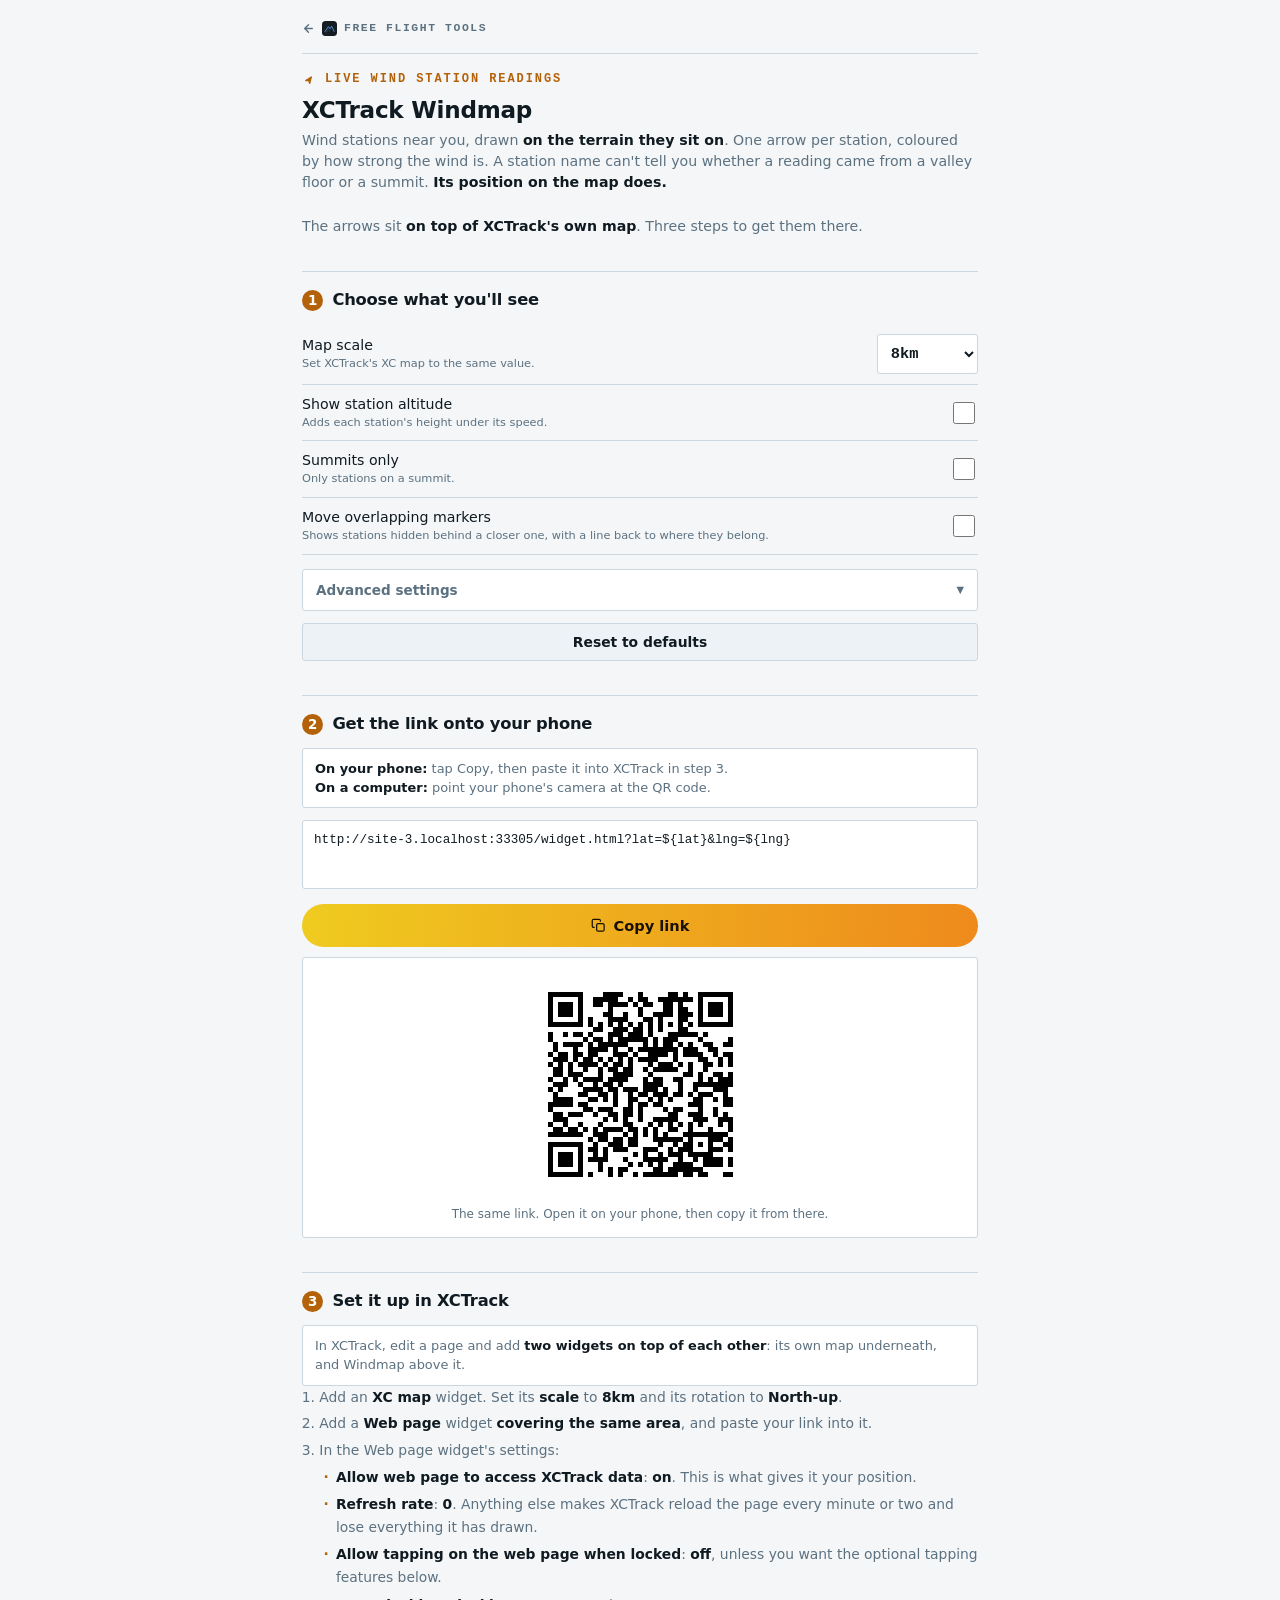
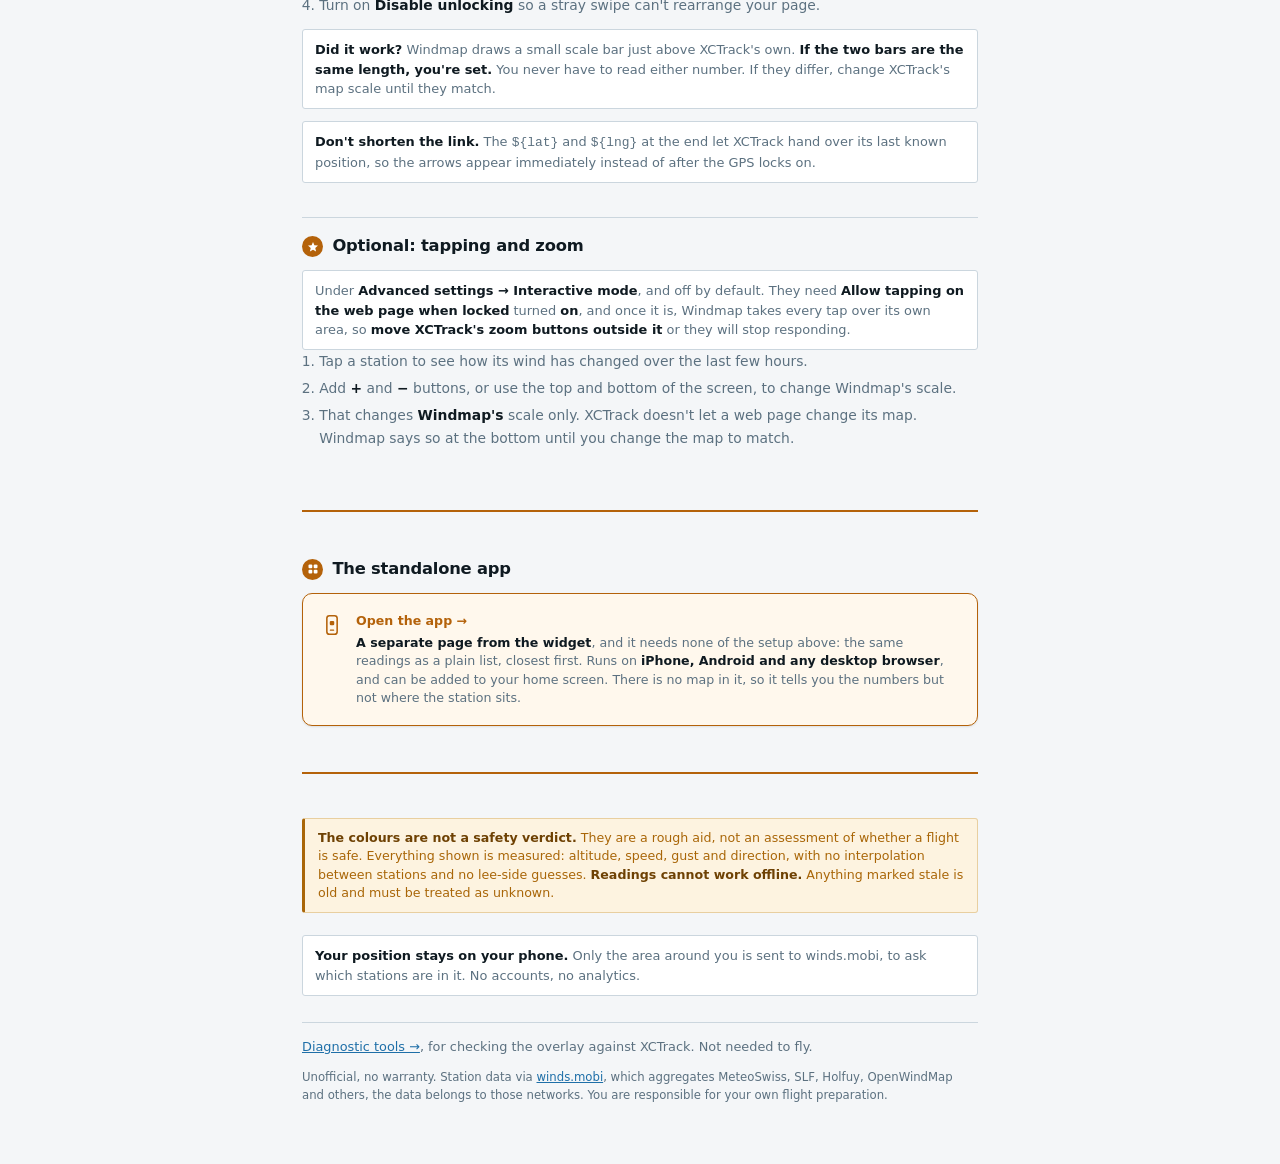
==== commit 148fedac: "Make the steps findable, and put the app outside them The section heads were .82em uppercase in --di" ====
--- a/index.html
+++ b/index.html
@@ -30,7 +30,44 @@
 h1{margin:0 0 4px;font-size:1.5em;letter-spacing:-.01em}
 .sub{margin:0 0 20px;color:var(--dim);font-size:.92em;line-height:1.5}
 .sub b{color:var(--fg)}
-h2{margin:26px 0 8px;font-size:.82em;letter-spacing:.16em;text-transform:uppercase;color:var(--dim)}
+/* ── section heads ───────────────────────────────────────────────────
+   These were .82em uppercase in --dim, which is kicker styling: fine for a
+   label, too quiet for the thing a pilot scrolls to find. Now full size, in
+   --fg, and each one OPENS WITH A RULE, so the previous section visibly ends
+   rather than just stopping. The rule is the same hairline as the header
+   strip and the footer.
+
+   The numbered ones carry a badge instead of the words "Step 1:". The number
+   is the part that gets scanned, so it should not be buried in a sentence.
+   Three badges, three ranks: NUMBERS for the steps, a STAR for the bonus step,
+   an APP GRID for the app, which is not a step at all. Each is legible as
+   "step or not a step" before a word of it is read. */
+h2{
+  margin:34px 0 12px;padding-top:17px;border-top:1px solid var(--rule);
+  display:flex;align-items:center;gap:9px;
+  font-size:1.06em;font-weight:700;letter-spacing:-.012em;
+  text-transform:none;color:var(--fg);
+}
+h2 .n{
+  flex:none;width:1.6em;height:1.6em;border-radius:50%;
+  display:flex;align-items:center;justify-content:center;
+  background:var(--accent);color:var(--on-accent);
+  font:700 .82em/1 var(--sans);letter-spacing:0;
+}
+/* `display:block` because an inline SVG sits on the text baseline and would
+   push itself below centre inside the circle. */
+h2 .n svg{display:block}
+
+/* The app is not step 4, and with the same heading treatment as the steps it
+   read as one. `.apart` ends the sequence: a full band of space, then a rule
+   in the accent rather than the hairline, so the eye registers a different
+   kind of boundary before it reads a word. The badge helps too, an app grid
+   where the steps have numbers and the bonus step has a star, but spacing is
+   what actually does the work here. */
+h2.apart{
+  margin-top:60px;padding-top:46px;
+  border-top:2px solid var(--accent);
+}
 
 /* ── family styling ──────────────────────────────────────────────────
    Follows freeflight-tools.github.io, where each tool owns one colour and
@@ -45,10 +82,10 @@
    Declared on bare :root FIRST and then again in both dark blocks, so no
    colour has its only definition inside a media query. Same rule base.css
    follows. */
-:root{--accent:#B4620A;--wash:#FFF8ED;--wash-line:#EFDCBB}
+:root{--accent:#B4620A;--on-accent:#FFFFFF;--wash:#FFF8ED;--wash-hi:#FCEED6;--wash-line:#EFDCBB}
 @media (prefers-color-scheme:dark){:root:not([data-theme="light"]){
-  --accent:#F0A24A;--wash:#171208;--wash-line:#3D2C10}}
-[data-theme="dark"]{--accent:#F0A24A;--wash:#171208;--wash-line:#3D2C10}
+  --accent:#F0A24A;--on-accent:#241703;--wash:#171208;--wash-hi:#211a0c;--wash-line:#3D2C10}}
+[data-theme="dark"]{--accent:#F0A24A;--on-accent:#241703;--wash:#171208;--wash-hi:#211a0c;--wash-line:#3D2C10}
 
 /* ── breadcrumb ───────────────────────────────────────────────────────
    The way back to the family page, moved up from the footer. It can sit at
@@ -103,12 +140,41 @@
    the one thing here that OPENS something does not read as another note.
    The wash is the tool's band colour from the family page. */
 .pick{display:grid;gap:10px;margin:0}
-.pick a{display:flex;gap:12px;align-items:flex-start;padding:14px 15px;
-  background:var(--wash);border:1px solid var(--wash-line);border-radius:10px;
+.pick a{display:flex;gap:13px;align-items:flex-start;padding:18px 18px;
+  background:var(--wash);border:1px solid var(--accent);border-radius:10px;
   text-decoration:none;color:var(--fg);box-shadow:var(--shadow)}
 .pick svg{flex:none;color:var(--accent);margin-top:2px}
-.pick b{display:block;font-size:1em;margin-bottom:4px;color:var(--accent)}
 .pick span{display:block;font-size:.82em;color:var(--dim);line-height:1.45}
+
+/* The app card and the two boxes under it are all tinted rounded rectangles,
+   so the card read as the first of three notes rather than as the one thing
+   there you can open. Two changes, both small:
+
+   `.pick a` takes a border in the ACCENT rather than the wash line, which is
+   the one thing none of the notes has. `.warn` has an amber left bar, so a
+   left bar here would have made them MORE alike, not less.
+
+   `hr.sep` ends the section, and it is the SAME 2px accent rule that h2.apart
+   opens it with, at the same 30px remove, so the app sits inside a matched
+   pair rather than between a heavy rule and a stray hairline. The disclaimers
+   have no heading of their own, so without this the section ran into them.
+
+   Read the four gaps as INSIDE and OUTSIDE the pair of rules. Inside is the
+   section's own padding, 46px at each end, which is what keeps the heading and
+   the card off the rules. Outside is its margin: 60px above, 44px below. The
+   band above is the larger because that is where the numbered sequence ends,
+   which is the boundary a reader is most likely to misread.
+
+   `hr.sep`'s margin-TOP is inner padding and its margin-BOTTOM is outer
+   margin, which is easy to misread as one number doing one job. The 44px also
+   wins the margin collapse against `.warn`'s own 24px, so changing `.warn`
+   will not move it. */
+hr.sep{border:0;border-top:2px solid var(--accent);margin:46px 0 44px}
+/* FIRST-CHILD, not every `b`. The blurb uses `b` for inline emphasis, and an
+   unscoped rule turned those into accent-coloured block elements that broke
+   the sentence into pieces around them. */
+.pick span > b:first-child{display:block;font-size:1em;margin-bottom:4px;color:var(--accent)}
+.pick span b{color:var(--fg)}
 
 
 button{font:600 .9em var(--sans);cursor:pointer}
@@ -127,6 +193,14 @@
 #copy{width:100%;padding:13px;margin-top:8px;border:0;border-radius:999px;
   background:linear-gradient(96deg,#EFCB1F,#EE8A1C);
   color:#181104;font:700 .95em var(--sans)}
+/* the icon + label row. `#copy` sets its own text through the span, never
+   through the button's textContent, which would wipe the two SVGs. */
+#copy{display:flex;align-items:center;justify-content:center;gap:8px}
+#copy svg{flex:none}
+#copy .ic-ok{display:none}
+#copy.ok .ic-copy{display:none}
+#copy.ok .ic-ok{display:block}
+
 /* Dark-on-white in every theme: plenty of scanners refuse an inverted symbol,
    and this exists to be read by a phone camera. */
 .qr{margin-top:10px;padding:14px;display:flex;flex-direction:column;align-items:center;
@@ -145,9 +219,13 @@
 .note{margin:12px 0 0;padding:10px 12px;background:var(--panel);border:1px solid var(--rule);
   border-radius:3px;color:var(--dim);font-size:.84em;line-height:1.5}
 .note b{color:var(--fg)}
-.warn{margin:20px 0 0;padding:10px 12px;background:var(--amber-bg);
-  border:1px solid var(--amber-line);border-radius:3px;color:var(--amber);
-  font-size:.82em;line-height:1.45}
+/* A 3px left bar in the full amber, as on the family page. Without it this
+   box is a tinted rounded rectangle, which is exactly what the app card
+   above it is: on the Windmap page both washes are warm and the two read
+   as a pair. The bar makes one of them a warning at a glance. */
+.warn{margin:24px 0 0;padding:10px 12px 10px 13px;background:var(--amber-bg);
+  border:1px solid var(--amber-line);border-left:3px solid var(--amber);
+  border-radius:3px;color:var(--amber);font-size:.82em;line-height:1.45}
 .warn b{color:var(--amber-str)}
 .priv{margin:22px 0 0;padding:10px 12px;background:var(--panel);
   border:1px solid var(--rule);border-radius:3px;
@@ -157,14 +235,20 @@
   color:var(--dim);font-size:.76em;line-height:1.6}
 footer p{margin:0 0 10px;font-size:1.1em}
 a{color:var(--chart)}
-#reset:active,.pick a:active{background:var(--panel-hi)}
+#reset:active{background:var(--panel-hi)}
+/* --wash-hi, NOT --panel-hi: the card is washed, and the grey panel tint used
+   to replace that wash on tap, so pressing it turned the card grey. */
+.pick a:active{background:var(--wash-hi)}
 #copy:active{filter:brightness(.92)}
 @media (hover:hover) and (pointer:fine){
   #reset,#copy,.pick a{transition:background-color .12s,border-color .12s,filter .12s,transform .14s}
-  #reset:hover,.pick a:hover{border-color:var(--accent)}
-  /* the family page's lift, same numbers. Gated behind a fine pointer with
-     everything else here: on a touch screen :hover sticks after a tap. */
-  #copy:hover{filter:brightness(1.06);transform:translateY(-1px)}
+  #reset:hover{border-color:var(--accent)}
+  /* The card had `border-color:var(--accent)` on hover, which did nothing at
+     all once its resting border became the accent too. It deepens its wash
+     instead, and takes the same 1px lift as the button. */
+  .pick a:hover,#copy:hover{transform:translateY(-1px)}
+  .pick a:hover{background:var(--wash-hi)}
+  #copy:hover{filter:brightness(1.06)}
 }
 @media (prefers-reduced-motion:reduce){*{transition:none !important;animation:none !important}}
 
@@ -275,24 +359,35 @@
     there.
   </p>
 
-  <h2>Step 1: choose what you'll see</h2>
+  <h2><span class="n">1</span>Choose what you'll see</h2>
   <div id="fields"></div>
   <button type="button" id="reset">Reset to defaults</button>
 
-  <h2>Step 2: get the link onto your phone</h2>
+  <h2><span class="n">2</span>Get the link onto your phone</h2>
   <p class="note">
     <b>On your phone:</b> tap Copy, then paste it into XCTrack in step 3.<br>
     <b>On a computer:</b> point your phone's camera at the QR code.
   </p>
   <textarea id="url" rows="3" readonly translate="no"></textarea>
-  <button id="copy" type="button">Copy link</button>
+  <button id="copy" type="button">
+    <svg class="ic-copy" width="15" height="15" viewBox="0 0 24 24" fill="none" stroke="currentColor"
+         stroke-width="2" stroke-linecap="round" stroke-linejoin="round" aria-hidden="true">
+      <rect x="9" y="9" width="12" height="12" rx="2.4"/>
+      <path d="M5 15H4.2A2.2 2.2 0 0 1 2 12.8V4.2A2.2 2.2 0 0 1 4.2 2h8.6A2.2 2.2 0 0 1 15 4.2V5"/>
+    </svg>
+    <svg class="ic-ok" width="15" height="15" viewBox="0 0 24 24" fill="none" stroke="currentColor"
+         stroke-width="2.8" stroke-linecap="round" stroke-linejoin="round" aria-hidden="true">
+      <path d="M20 6L9 17l-5-5"/>
+    </svg>
+    <span id="copyTxt" aria-live="polite">Copy link</span>
+  </button>
 
   <div class="qr">
     <canvas id="qrc" role="img" aria-label="QR code of the overlay URL"></canvas>
     <small>The same link. Open it on your phone, then copy it from there.</small>
   </div>
 
-  <h2>Step 3: set it up in XCTrack</h2>
+  <h2><span class="n">3</span>Set it up in XCTrack</h2>
   <!-- Every item here is a measured XCTrack behaviour, not a preference:
 
        * refresh rate 0. ${lat}/${lng} substitution makes XCTrack reload the
@@ -351,12 +446,35 @@
     appear immediately instead of after the GPS locks on.
   </p>
 
-  <!-- The list, demoted from the top of the page to here. It is a real
-       product and it is the only thing that works with no setup at all, so
-       it keeps a card of its own rather than becoming a footer link. What
-       the card must keep saying is the LIMIT: no map. That is the whole
-       reason it is the extra and the overlay is the point. -->
-  <h2>Also: the station list</h2>
+  <h2><span class="n"><svg width="12" height="12" viewBox="0 0 24 24" fill="currentColor"
+      aria-hidden="true"><path d="M12 17.27L18.18 21l-1.64-7.03L22 9.24l-7.19-.61L12 2 9.19 8.63 2 9.24l5.46 4.73L5.82 21z"/></svg></span>Optional: tapping and zoom</h2>
+  <p class="note">
+    Under <b>Advanced settings → Interactive mode</b>, and off by default. They
+    need <b>Allow tapping on the web page when locked</b> turned <b>on</b>, and
+    once it is, Windmap takes every tap over its own area, so <b>move
+    XCTrack's zoom buttons outside it</b> or they will stop responding.
+  </p>
+  <ol>
+    <li>Tap a station to see how its wind has changed over the last few hours.</li>
+    <li>Add <b>+</b> and <b>−</b> buttons, or use the top and bottom of the
+      screen, to change Windmap's scale.</li>
+    <li>That changes <b>Windmap's</b> scale only. XCTrack doesn't let a web
+      page change its map. Windmap says so at the bottom until you change the
+      map to match.</li>
+  </ol>
+
+  <!-- The list, demoted from the top of the page, and it goes LAST: every
+       numbered step first, then the optional widget features, then the other
+       product. It is a real product and the only thing that works with no
+       setup at all, so it keeps a card rather than becoming a footer link.
+       What the card must keep saying is the LIMIT: no map. That is the whole
+       reason it is the extra and the overlay is the point.
+
+       It sits directly above the amber `.warn` and its wash is also warm.
+       The `h2` rule and the badge-free heading are what separate them; if
+       that ever stops being enough, change the CARD, not the warning. -->
+  <h2 class="apart"><span class="n"><svg width="12" height="12" viewBox="0 0 24 24" fill="currentColor"
+      aria-hidden="true"><rect x="3" y="3" width="7.6" height="7.6" rx="2.1"/><rect x="13.4" y="3" width="7.6" height="7.6" rx="2.1"/><rect x="3" y="13.4" width="7.6" height="7.6" rx="2.1"/><rect x="13.4" y="13.4" width="7.6" height="7.6" rx="2.1"/></svg></span>The standalone app</h2>
   <div class="pick">
     <a id="toapp" href="app.html">
       <!-- A phone with one app tile on it: this link opens something you can
@@ -370,31 +488,18 @@
               stroke-linecap="round"/>
       </svg>
       <span>
-        <b>Open the station list →</b>
-        The same readings as a plain list, closest first. Works in any browser
-        with no setup at all, iPhone included, and can be added to your home
-        screen. There is no map in it, so it tells you the numbers but not where
-        the station sits.
+        <b>Open the app →</b>
+        <b>A separate page from the widget</b>, and it needs none of the setup
+        above: the same readings as a plain list, closest first. Runs on
+        <b>iPhone, Android and any desktop browser</b>, and can be added to your
+        home screen. There is no map in it, so it tells you the numbers but not
+        where the station sits.
       </span>
     </a>
   </div>
 
-  <h2>Optional: tapping and zoom</h2>
-  <p class="note">
-    Under <b>Advanced settings → Interactive mode</b>, and off by default. They
-    need <b>Allow tapping on the web page when locked</b> turned <b>on</b>, and
-    once it is, Windmap takes every tap over its own area, so <b>move
-    XCTrack's zoom buttons outside it</b> or they will stop responding.
-  </p>
-  <ol>
-    <li>Tap a station to see how its wind has changed over the last few hours.</li>
-    <li>Add <b>+</b> and <b>−</b> buttons, or use the top and bottom of the
-      screen, to change Windmap's scale.</li>
-    <li>That changes <b>Windmap's</b> scale only. XCTrack doesn't let a web
-      page change its map. Windmap says so at the bottom until you change the
-      map to match.</li>
-  </ol>
-
+
+  <hr class="sep">
   <!-- The colour scale's middle - green/yellow/orange/red - is a hue-only
        cluster, invisible to a significant fraction of male pilots, and yellow
        is lighter than green so there is no luminance ramp to fall back on
@@ -496,11 +601,27 @@
   refreshLinks();
 });
 
-document.getElementById("copy").addEventListener("click", function(){
-  var btn = this;
+/* The label is written through the span, never through the button's own
+   textContent, which would delete the two icons with it. It also has to go
+   back to the SAME string it started with: this said "Copy link" at rest and
+   restored itself as "Copy overlay URL", so the button renamed itself the
+   first time you used it. Both setup pages say "Copy link". */
+var copyBtn = document.getElementById("copy");
+var copyTxt = document.getElementById("copyTxt");
+var copyTimer = 0;
+
+copyBtn.addEventListener("click", function(){
   var done = function(){
-    btn.textContent = "Copied";
-    setTimeout(function(){ btn.textContent = "Copy overlay URL"; }, 1600);
+    copyBtn.className = "ok";
+    copyTxt.textContent = "Copied";
+    /* clear first: hammering the button otherwise stacks timers, and the
+       earliest one resets the label while a later copy still reads as fresh */
+    if (copyTimer) clearTimeout(copyTimer);
+    copyTimer = setTimeout(function(){
+      copyBtn.className = "";
+      copyTxt.textContent = "Copy link";
+      copyTimer = 0;
+    }, 1600);
   };
   if (navigator.clipboard && navigator.clipboard.writeText){
     navigator.clipboard.writeText(urlBox.value).then(done, function(){ urlBox.select(); });
--- a/wg/base.css
+++ b/wg/base.css
@@ -6,7 +6,10 @@
    from ?theme=. The dark media block is guarded by :not([data-theme=light])
    so an explicit light choice still wins on a dark phone.
 
-   --scale comes from ?size= (0-100 -> 1.0-2.0).
+   --scale comes from ?size=, which maps 0-100 to 0.85-1.35 with the default
+   of 50 landing on 1.1. NOT 1.0-2.0, which is what this said and what the
+   code did until `1 + size/100` put the default at 1.5x and overflowed the
+   chip rows on a 430px phone. See wg/fields.js.
 
    NOT loaded by widget.html. That page's <body> must stay unpainted.
    XCTrack renders white or absent as transparent, which is what lets the
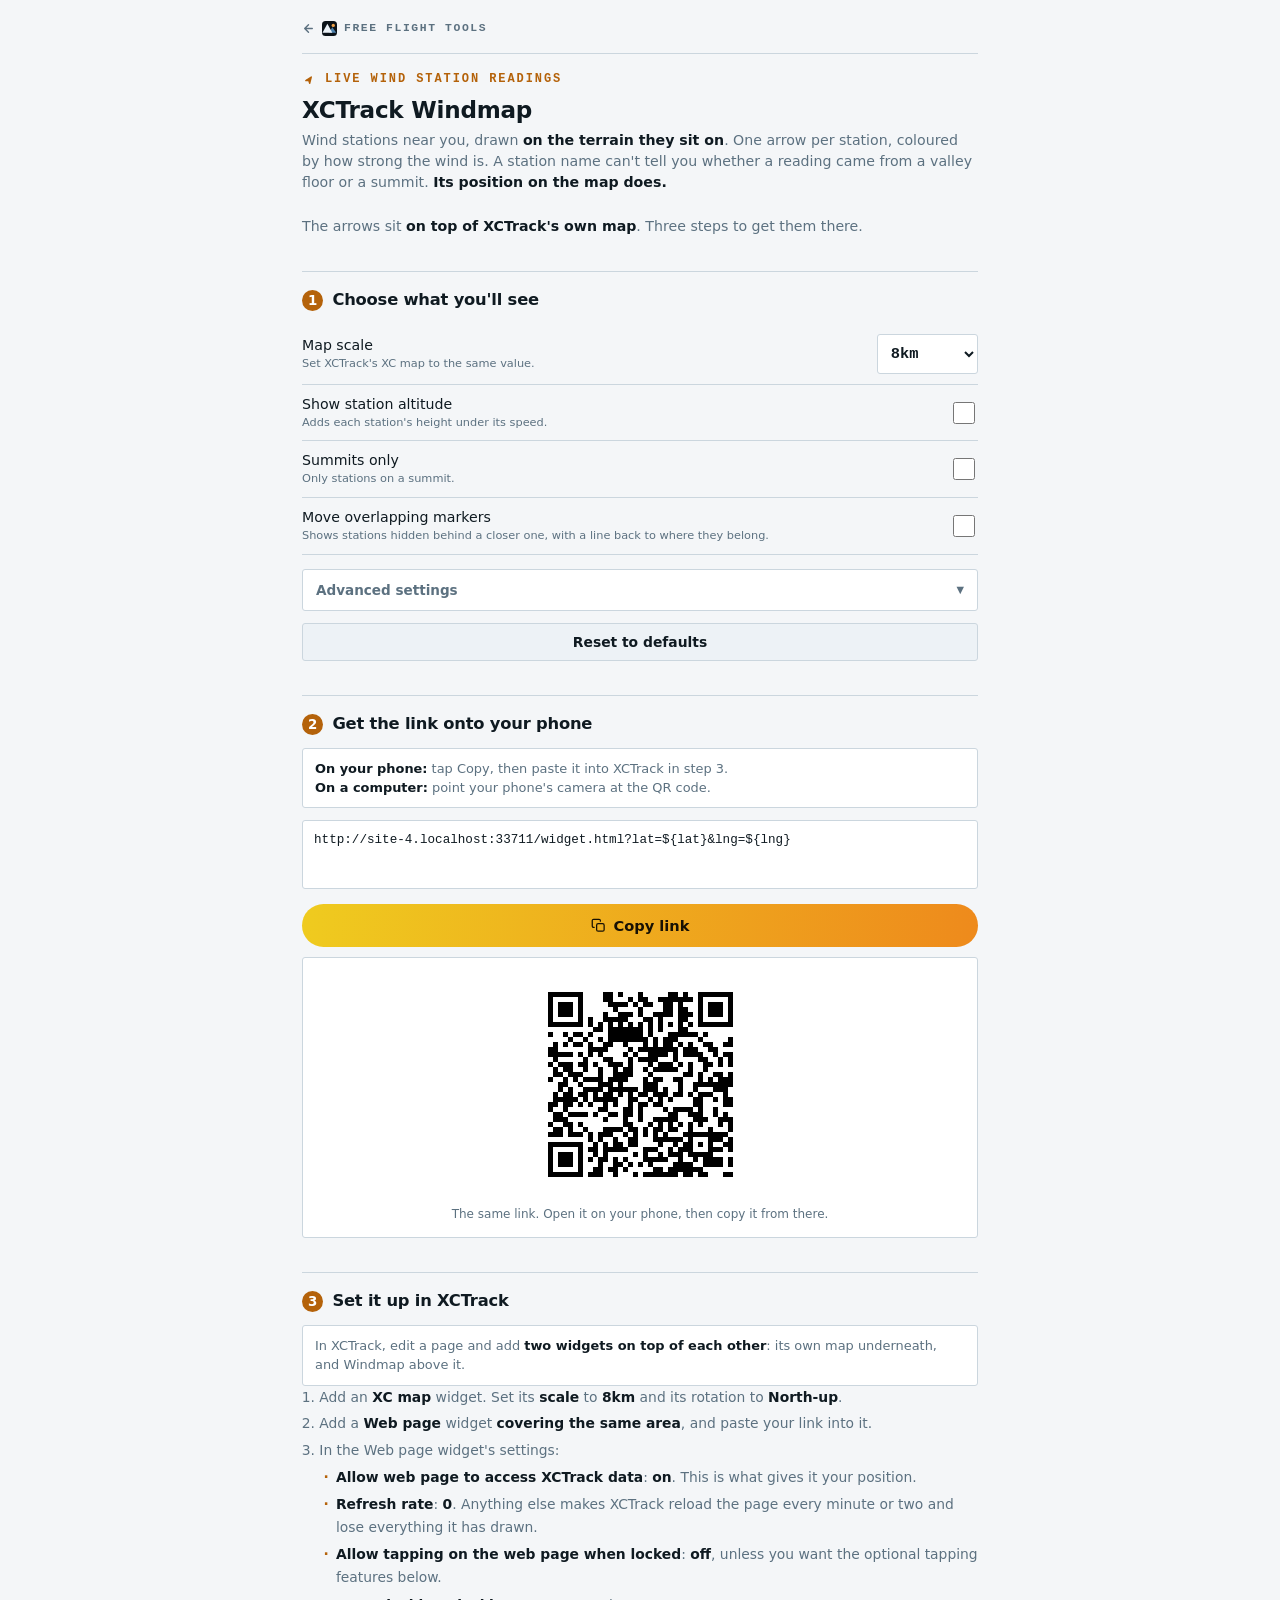
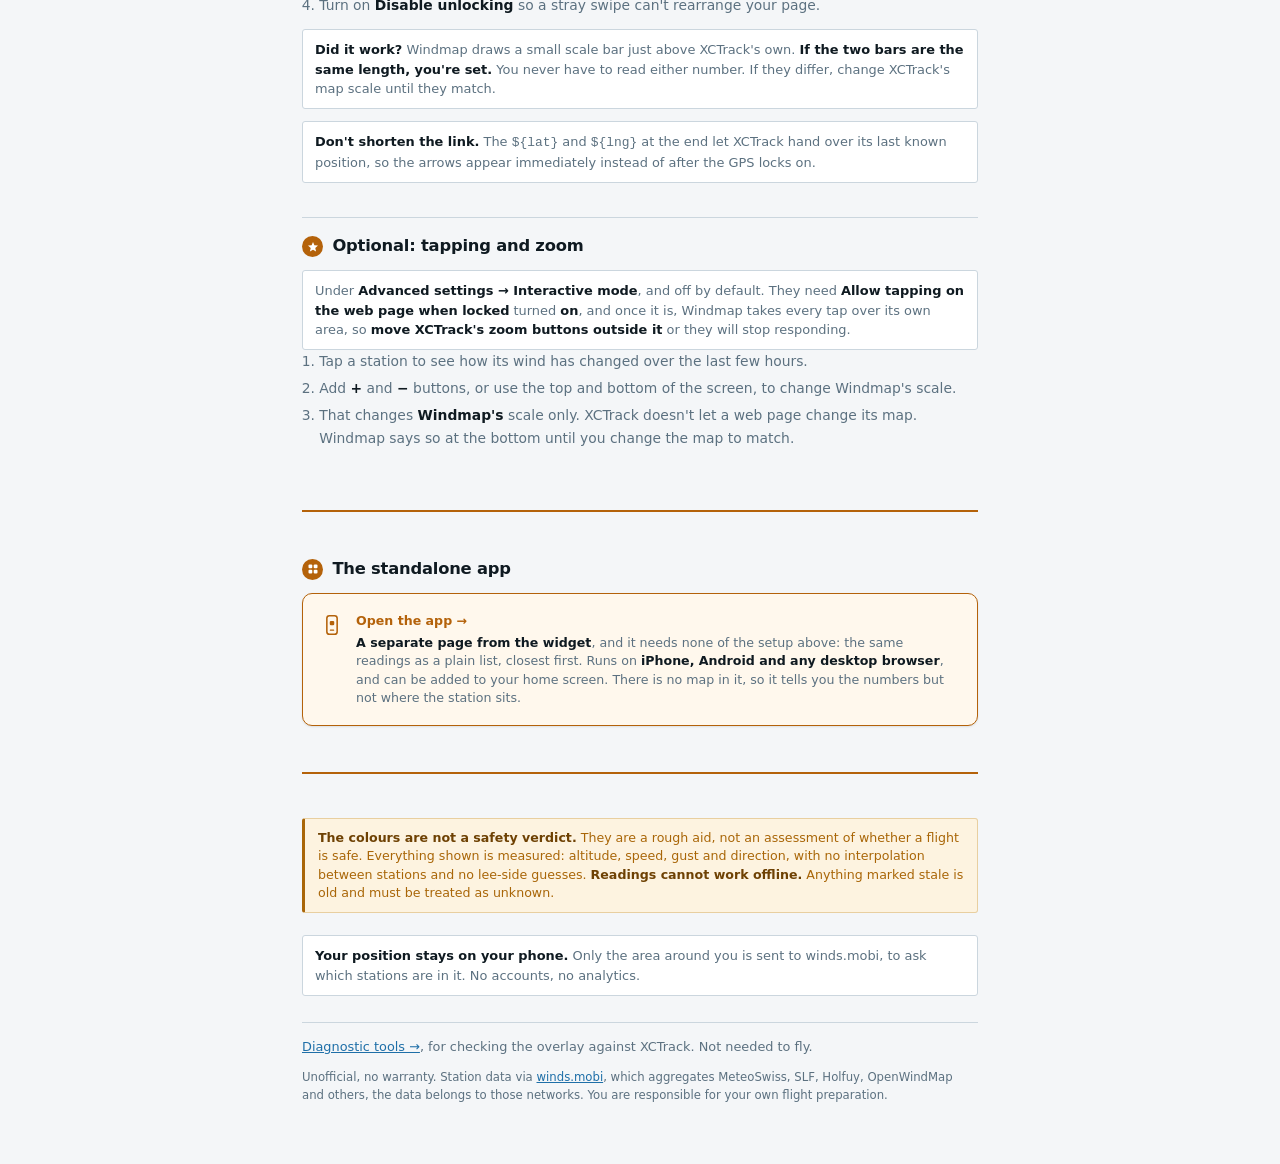
==== commit 542f81d0: "Make the favicon the map's own marker, on nothing No background plate. The icon is the marker wg/mar" ====
--- a/index.html
+++ b/index.html
@@ -311,11 +311,10 @@
       <path d="M19 12H6M12 5l-7 7 7 7"/>
     </svg>
     <svg width="15" height="15" viewBox="0 0 64 64" aria-hidden="true">
-      <rect width="64" height="64" rx="15" fill="#161C23"/>
-      <g fill="none" stroke="#5EA8F0" stroke-linecap="round" stroke-linejoin="round">
-        <path d="M13 45 L27 24 L34 33 L41 22 L52 45" stroke-width="3.4"/>
-        <path d="M17 51 L27 36 L34 45" stroke-width="2" opacity=".5"/>
-      </g>
+      <rect width="64" height="64" rx="15" fill="#0B1218"/>
+      <circle cx="48" cy="19" r="7" fill="#F0A24A"/>
+      <path d="M30 50 L44 27 L61 50 Z" fill="#4E82AD"/>
+      <path d="M2 50 L23 12 L44 50 Z" fill="#EAF1F7"/>
     </svg>
       Free Flight Tools
     </a>
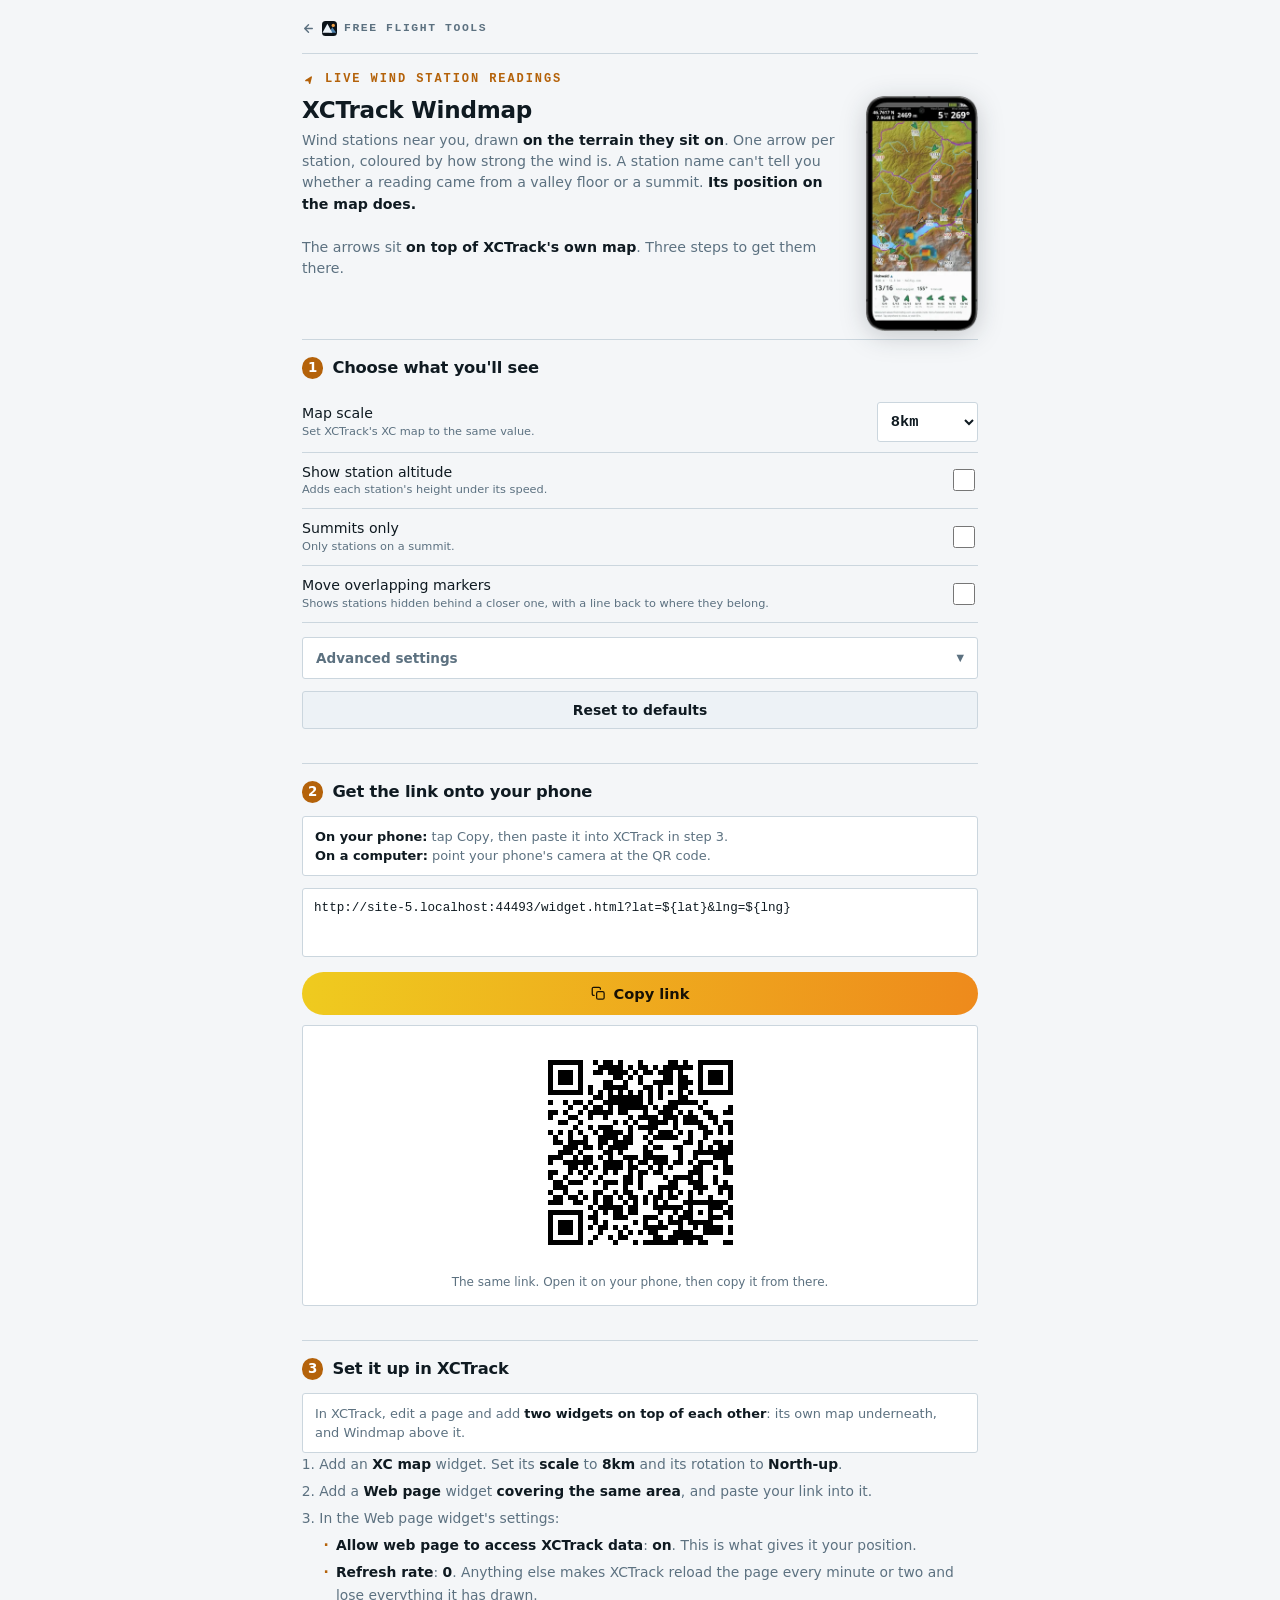
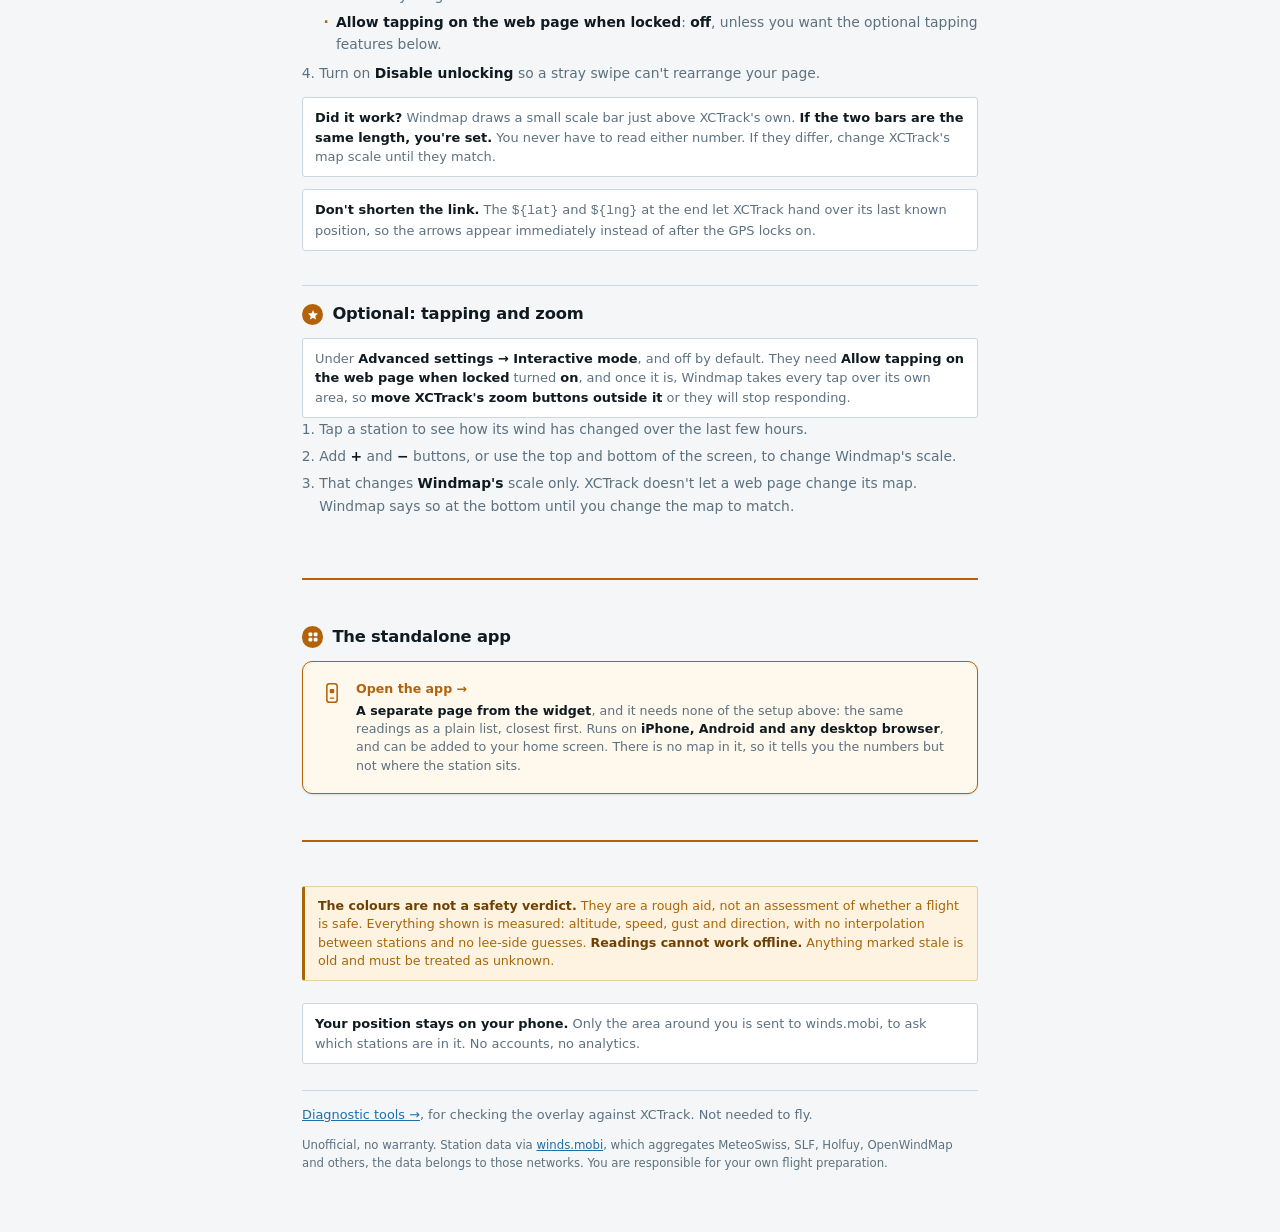
==== commit ee7d064f: "Show the widget in flight in the setup page header A reader arriving here has read that the arrows s" ====
--- a/index.html
+++ b/index.html
@@ -68,6 +68,31 @@
   margin-top:60px;padding-top:46px;
   border-top:2px solid var(--accent);
 }
+
+/* ── the widget in flight, in the header ──────────────────────────────
+   FLOATED RIGHT, so the intro wraps round it rather than sitting in a
+   column beside it: at 340px a two-column header leaves the prose about
+   190px and every line breaks twice. Right rather than left so the text
+   keeps the page's left margin, which every other block on the page
+   starts from, and the eye is not asked to step in and out again.
+
+   Small on purpose. The family page sells with a 330px phone; by the time
+   a reader is here they have already chosen, and the picture only has to
+   answer "what does it actually look like". 112px displayed from a 140px
+   file, so it stays sharp on a 1.25x screen without carrying a 2x asset.
+
+   `h2{clear:both}` matters: without it a section rule draws straight
+   across the phone whenever the intro is shorter than the image. */
+.shot{float:right;width:112px;margin:2px 0 8px 18px}
+/* On a phone the float is competing for the same line. 112px leaves about
+   200px of prose at 340px wide, roughly 28 characters, so it steps down. */
+@media (max-width:430px){ .shot{width:92px;margin-left:14px} }
+.shot img{display:block;width:100%;height:auto;border-radius:3px;
+  filter:drop-shadow(0 5px 13px rgba(15,26,33,.20))}
+@media (prefers-color-scheme:dark){:root:not([data-theme="light"]) .shot img{
+  filter:drop-shadow(0 5px 15px rgba(0,0,0,.6))}}
+[data-theme="dark"] .shot img{filter:drop-shadow(0 5px 15px rgba(0,0,0,.6))}
+h2{clear:both}
 
 /* ── family styling ──────────────────────────────────────────────────
    Follows freeflight-tools.github.io, where each tool owns one colour and
@@ -331,6 +356,19 @@
     </svg>
     Live wind station readings
   </p>
+
+  <!-- AFTER the kicker, before the title. A float has to precede whatever
+       wraps round it, and putting it first stole the kicker's line: at
+       390px "LIVE WIND STATION READINGS" broke into two. Here the kicker
+       keeps a full-width line and only the title and prose wrap. -->
+  <figure class="shot">
+    <picture>
+      <source srcset="img/widget.webp" type="image/webp">
+      <img src="img/widget.png" width="140" height="294" decoding="async"
+           alt="The widget running over XCTrack's own map: wind arrows drawn on the terrain, each labelled with its speed and gust.">
+    </picture>
+  </figure>
+
   <h1 class="notranslate" translate="no">XCTrack Windmap</h1>
   <!-- The old intro explained what is wrong with other tools before saying what
        this one does. A pilot who has just arrived does not yet care.
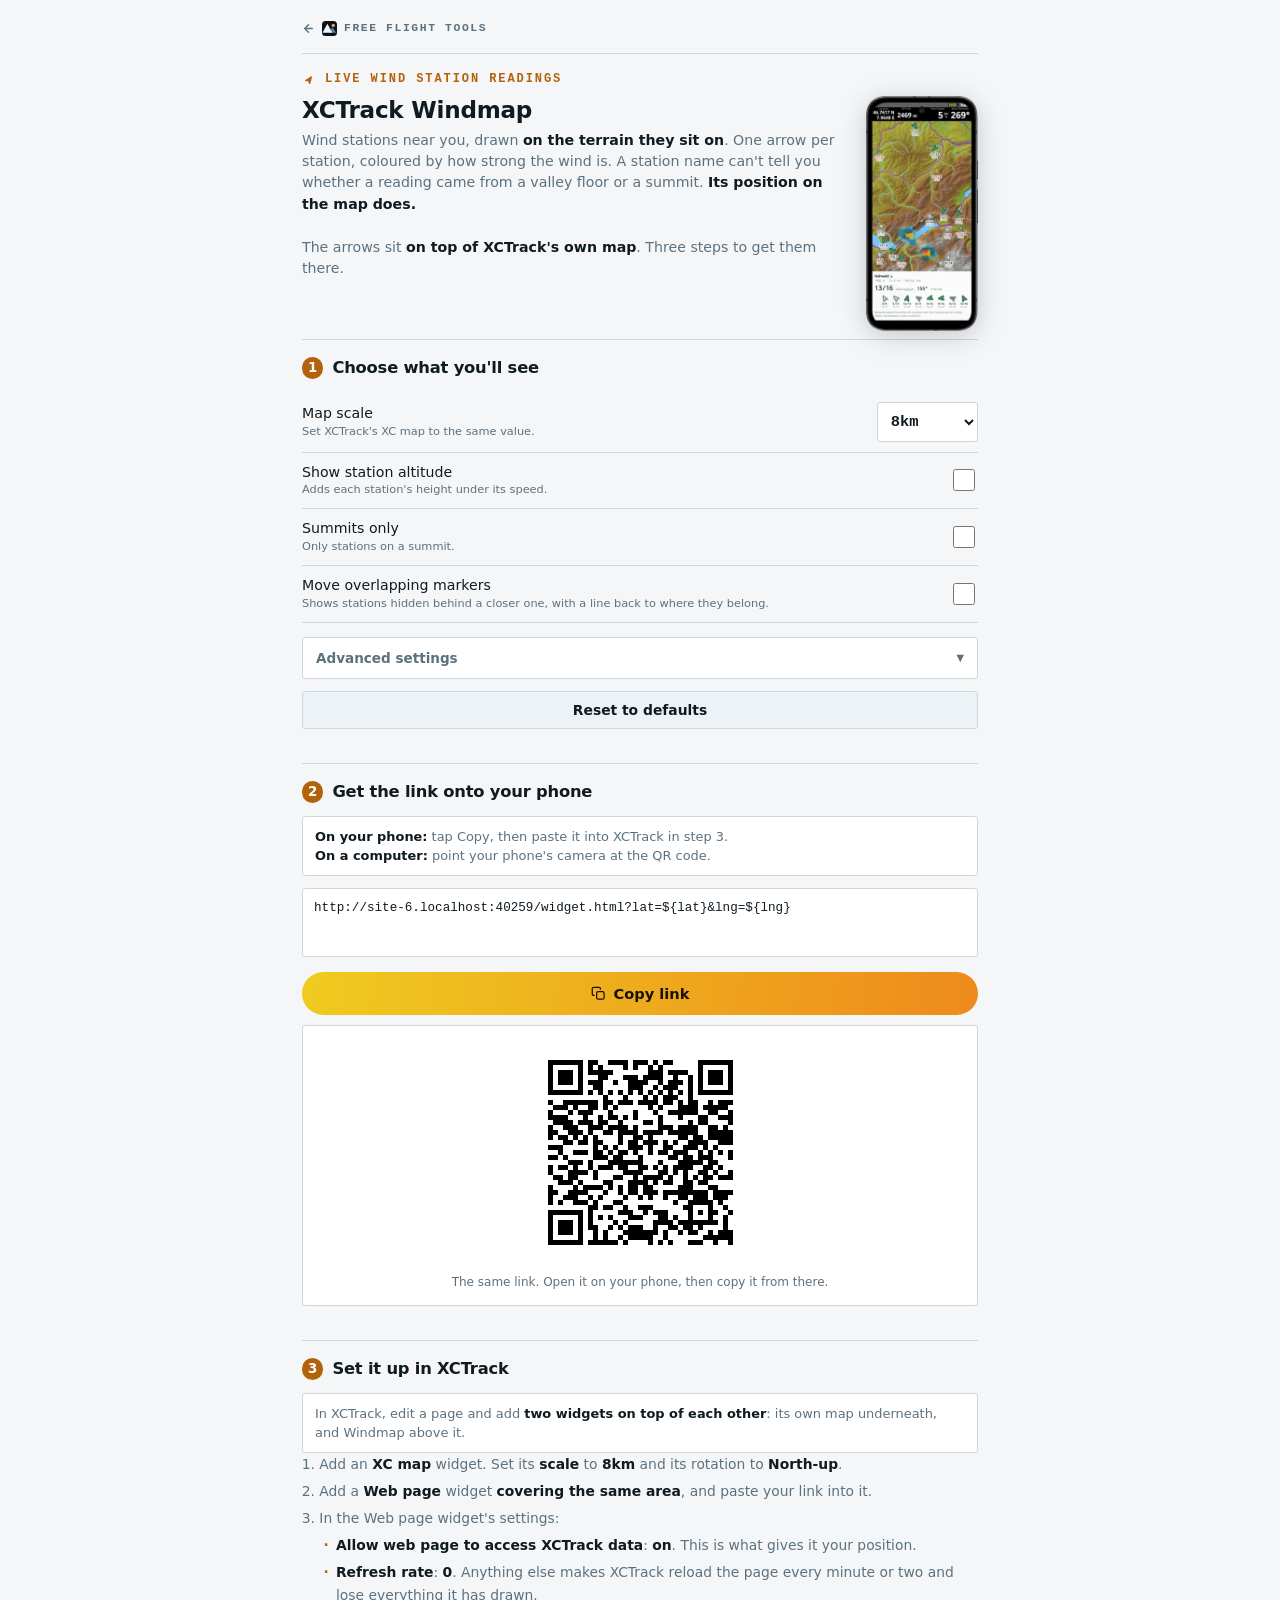
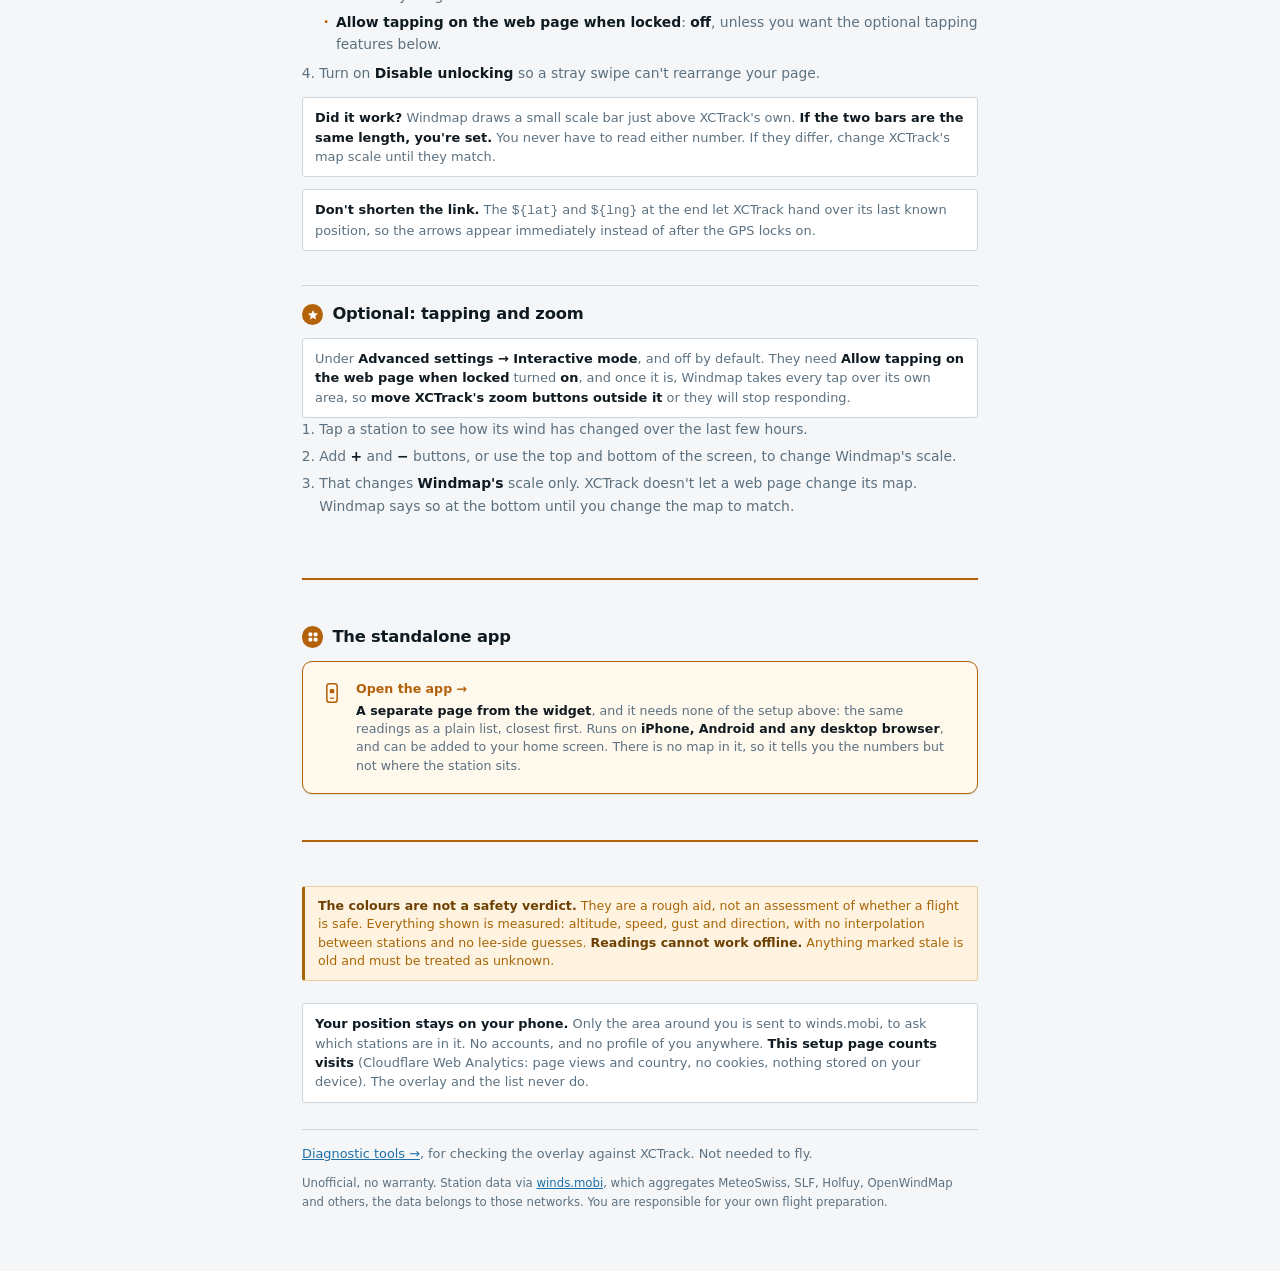
==== commit 86b5591a: "Count visits on the setup page, and say so Cloudflare Web Analytics on index.html only. Never app.ht" ====
--- a/index.html
+++ b/index.html
@@ -554,8 +554,10 @@
        for GPS on first launch wants this answered, and burying it in the
        disclaimer reads as though it were also a liability caveat. -->
   <p class="priv"><b>Your position stays on your phone.</b> Only the area around
-    you is sent to winds.mobi, to ask which stations are in it. No accounts, no
-    analytics.</p>
+    you is sent to winds.mobi, to ask which stations are in it. No accounts, and
+    no profile of you anywhere. <b>This setup page counts visits</b> (Cloudflare
+    Web Analytics: page views and country, no cookies, nothing stored on your
+    device). The overlay and the list never do.</p>
 
   <footer>
     <!-- The family link moved to the breadcrumb at the top of the page. -->
@@ -686,5 +688,35 @@
 <script>window.gtranslateSettings = {"default_language":"en","native_language_names":true,"detect_browser_language":true,"languages":["en","de","fr","it","es"],"wrapper_selector":".gtranslate_wrapper","switcher_horizontal_position":"right","switcher_vertical_position":"top","float_switcher_open_direction":"bottom"}</script>
 <script src="https://cdn.gtranslate.net/widgets/latest/float.js" defer></script>
 
+<!-- ══ VISIT COUNTING ═══════════════════════════════════════════════════
+     Cloudflare Web Analytics, on THIS PAGE ONLY. Never app.html and never
+     widget.html: those are read in the air, HX Call exists to work with no
+     data connection at all, and a beacon there would put a network request
+     inside that guarantee. Same rule as the translation widget above, and
+     for the same reason.
+
+     Cookieless by design. It stores nothing on the device and builds no
+     cross-site profile, which is what keeps it out of consent-banner
+     territory. The small print says so in plain words, because the page
+     promised "no analytics" before this existed and must not now be wrong
+     about itself.
+
+     THE TOKEN IS INJECTED, not hardcoded into a <script src>. An
+     unconfigured page then makes NO request at all: until a real 32-hex
+     token is pasted in, this does nothing and costs nothing. Fail closed,
+     so the page is safe to ship before the account exists.
+     ═══════════════════════════════════════════════════════════════════ -->
+<script>
+(function () {
+  var TOKEN = "2537f91a24654d4c8ed453f8c445c6b9";
+  if (!/^[a-f0-9]{32}$/.test(TOKEN)) return;      /* not set up yet */
+  var s = document.createElement("script");
+  s.defer = true;
+  s.src = "https://static.cloudflareinsights.com/beacon.min.js";
+  s.setAttribute("data-cf-beacon", '{"token":"' + TOKEN + '"}');
+  document.head.appendChild(s);
+})();
+</script>
+
 </body>
 </html>
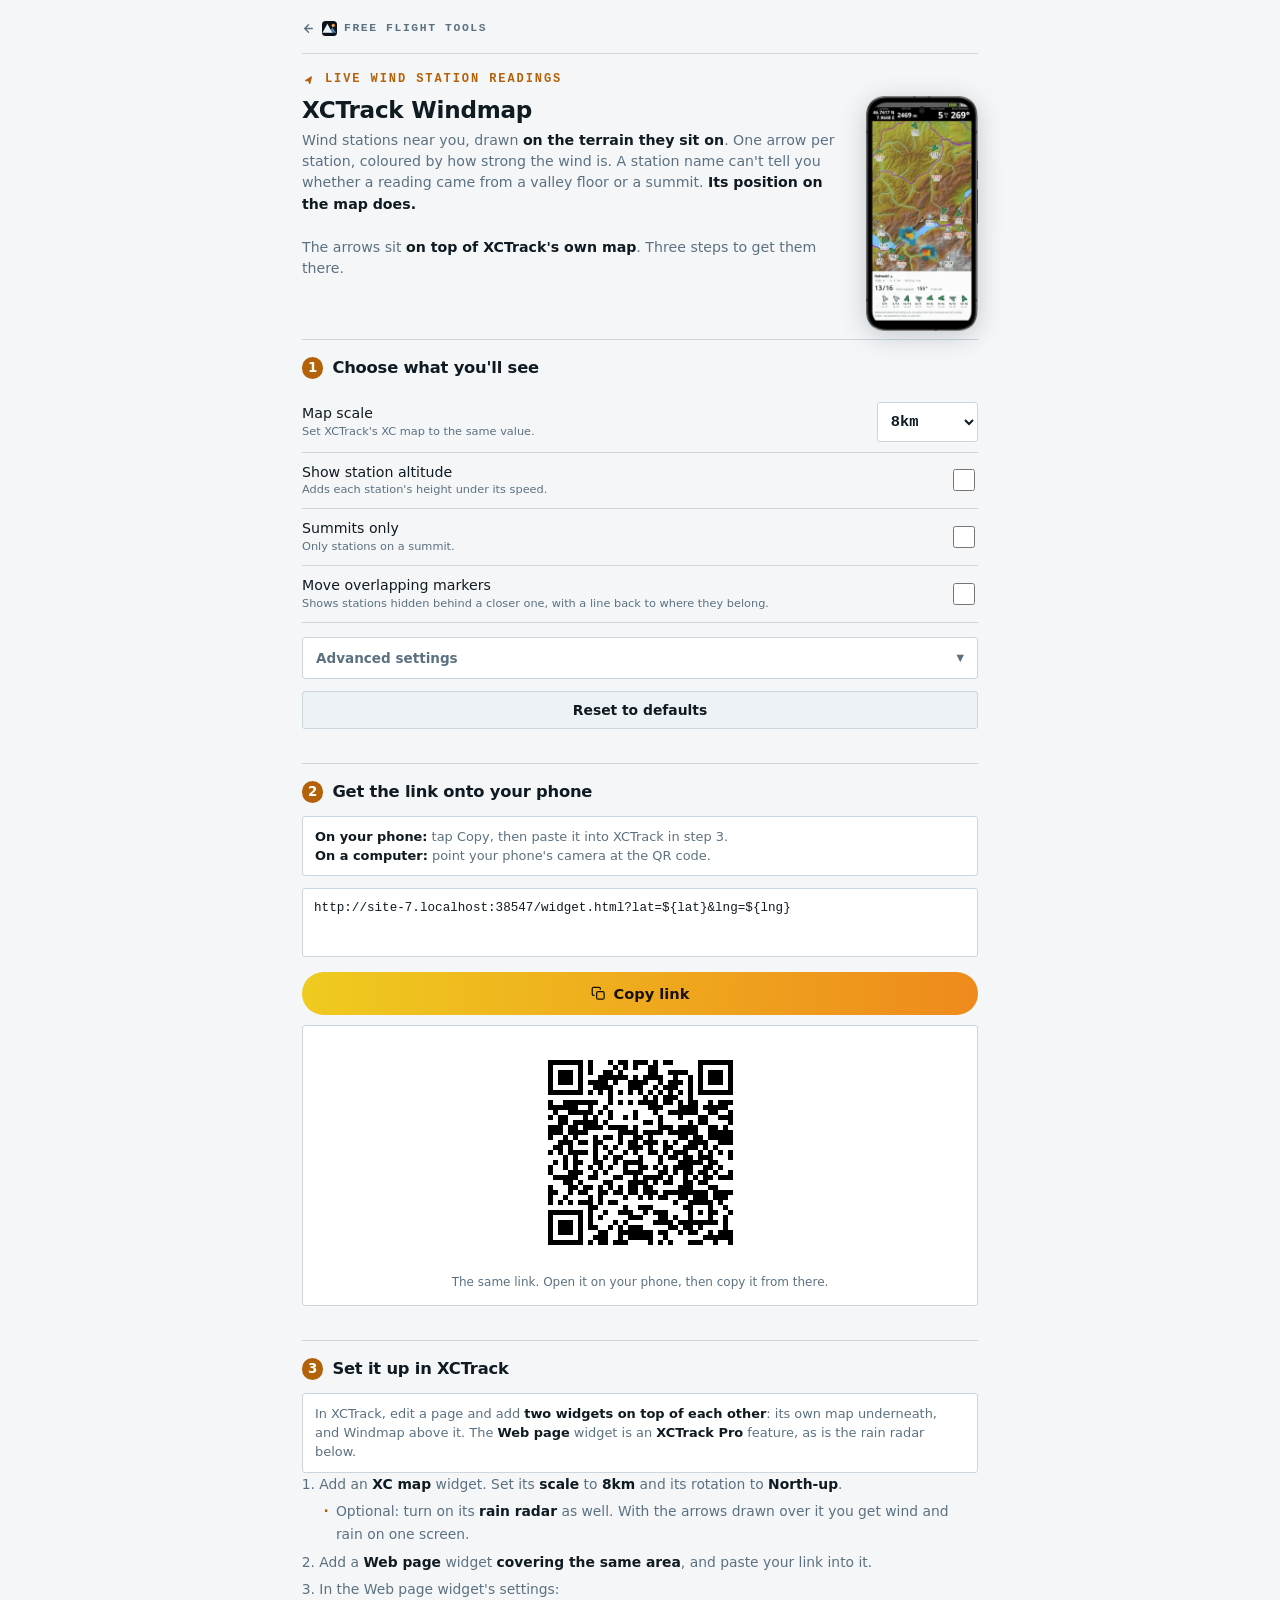
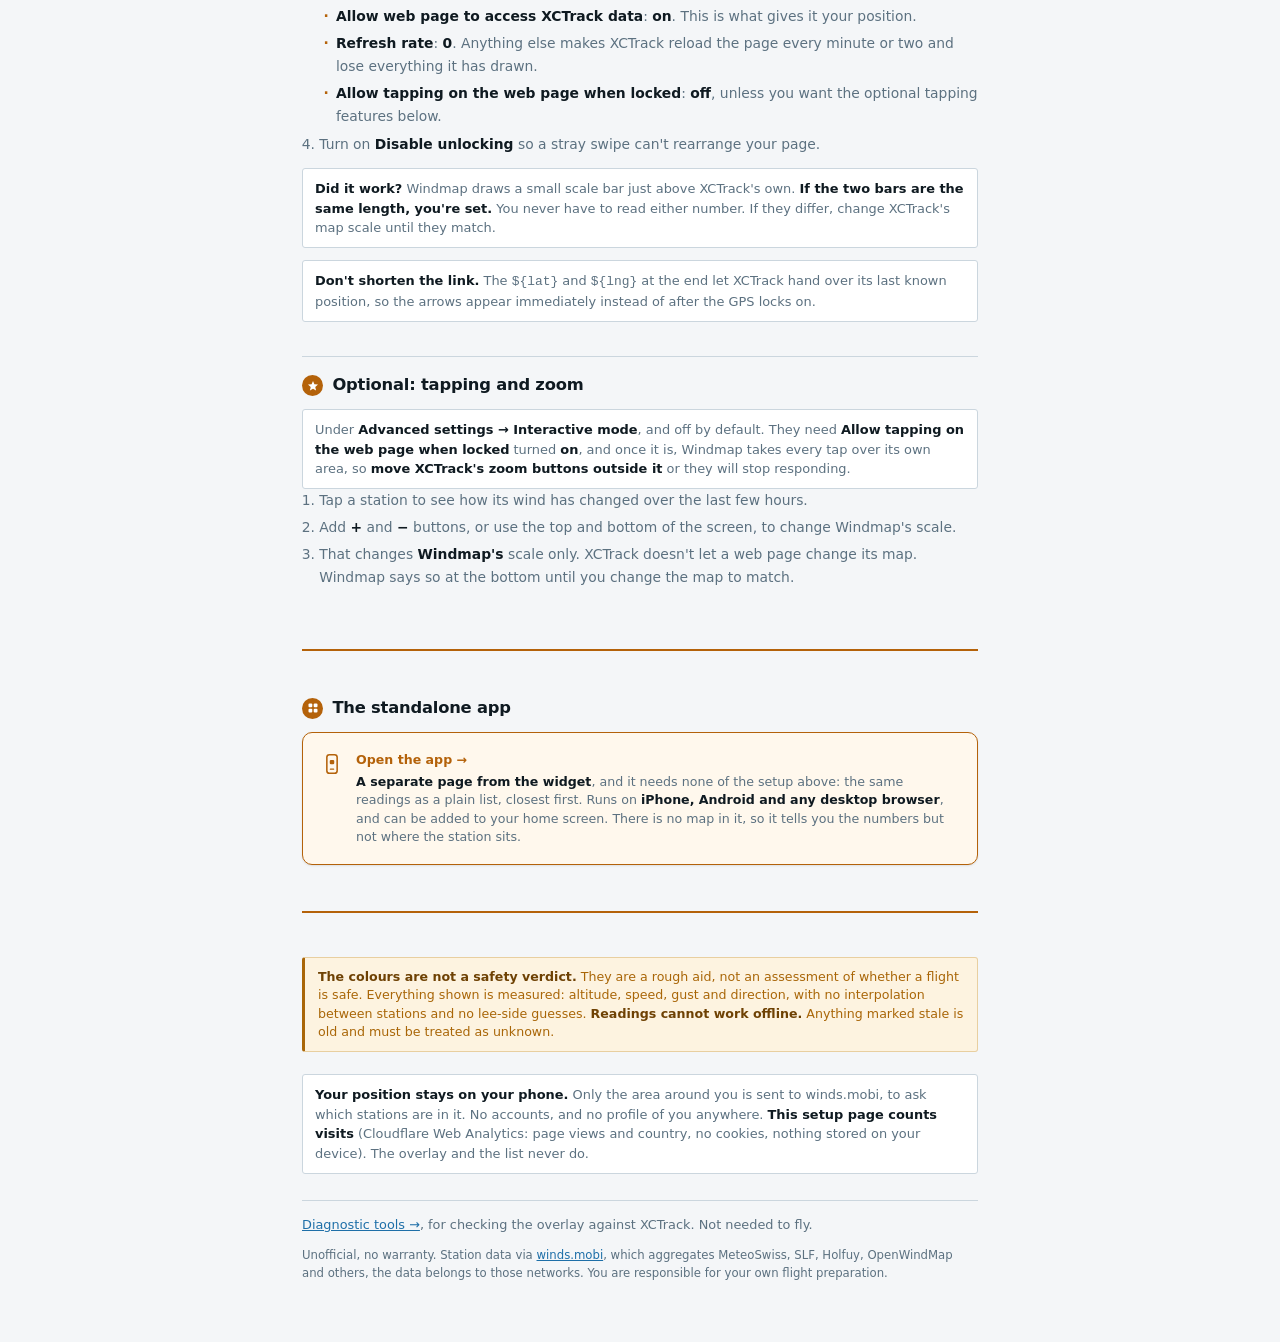
==== commit 7e638fc0: "Suggest the rain radar, and say once that the widget needs Pro The XC map widget already carries a r" ====
--- a/index.html
+++ b/index.html
@@ -438,13 +438,27 @@
        Wording rule for this list: one instruction per line, the setting named
        exactly as XCTrack names it, and the consequence only where getting it
        wrong is silent. A pilot doing this on a phone will not read prose. -->
+  <!-- The Pro requirement is stated ONCE, here, quietly, and it is deliberately
+       not in the intro or on the family page: it is a fact about XCTrack, not
+       about this tool, and leading with someone else's paywall would misdescribe
+       what a reader is looking at. This is the first line that asks them to do
+       something they cannot do without it, which is the honest place for it. -->
   <p class="note">
     In XCTrack, edit a page and add <b>two widgets on top of each other</b>: its
-    own map underneath, and Windmap above it.
+    own map underneath, and Windmap above it. The <b>Web page</b> widget is an
+    <b>XCTrack Pro</b> feature, as is the rain radar below.
   </p>
   <ol>
     <li>Add an <b>XC map</b> widget. Set its <b>scale</b> to <b id="stepScale">the
-      value you chose above</b> and its rotation to <b>North-up</b>.</li>
+      value you chose above</b> and its rotation to <b>North-up</b>.
+      <ul>
+        <!-- Optional, and phrased as optional. It belongs to XCTrack's map
+             rather than to us, and a pilot who does not want it should not
+             have to work out which of these lines is ours. -->
+        <li>Optional: turn on its <b>rain radar</b> as well. With the arrows
+          drawn over it you get wind and rain on one screen.</li>
+      </ul>
+    </li>
     <li>Add a <b>Web page</b> widget <b>covering the same area</b>, and paste your
       link into it.</li>
     <li>In the Web page widget's settings:
